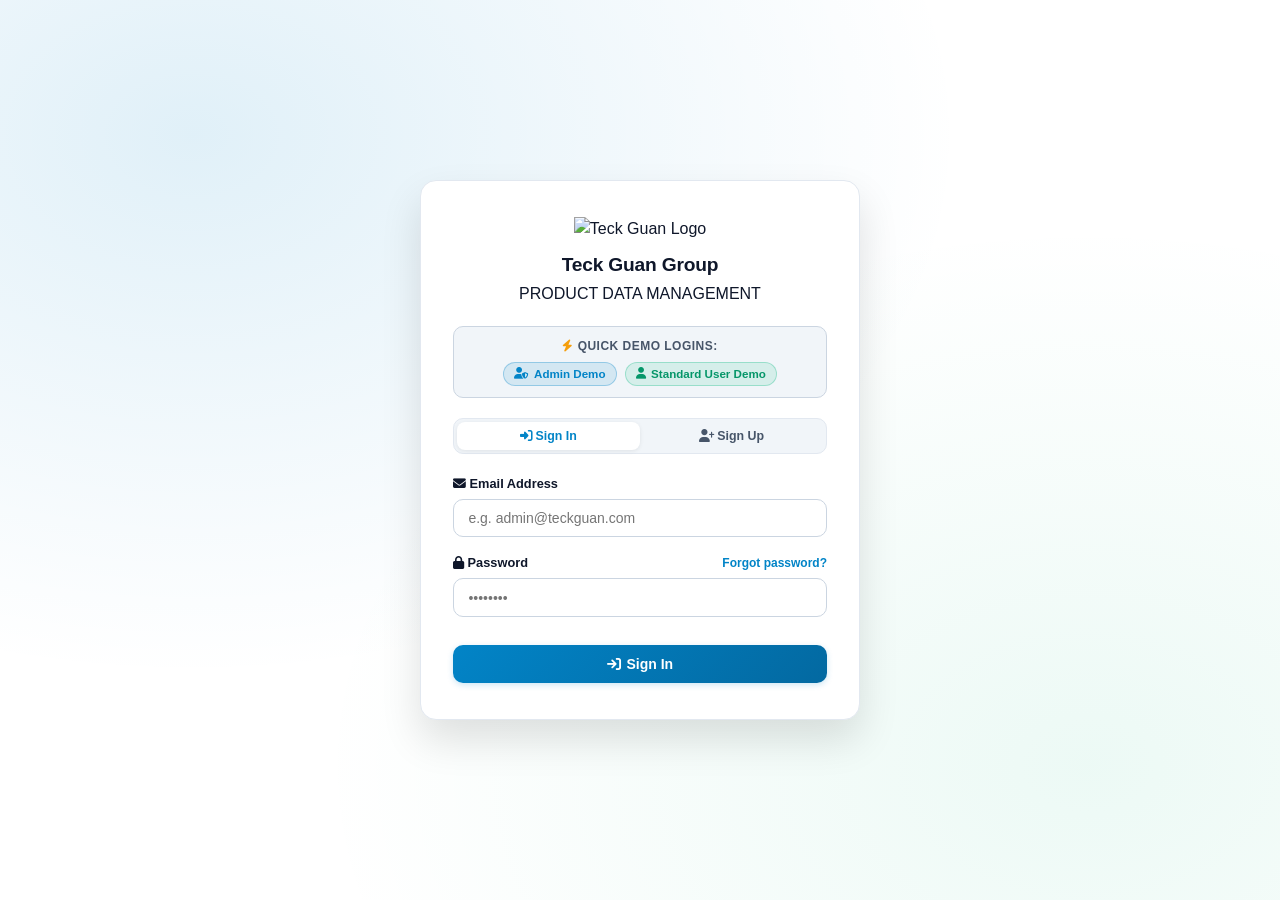
==== login.html @ 1e1dff32 "feat: Add authentication, WebCrypto password hashing, user management sorting/batch actions, pending" ====
<!DOCTYPE html>
<html lang="en" data-theme="light">
<head>
  <meta charset="UTF-8">
  <meta name="viewport" content="width=device-width, initial-scale=1.0">
  <title>Sign In - Teck Guan Product Data Management</title>
  <meta name="description" content="User Authentication Portal for Teck Guan Group Product Data Management System.">
  <!-- Favicon Logo -->
  <link rel="icon" type="image/png" href="https://static.wixstatic.com/media/269cd3_a4120a71a27b4c208ef8878930144eb9~mv2.png/v1/fit/w_2500,h_1330,al_c/269cd3_a4120a71a27b4c208ef8878930144eb9~mv2.png">
  <link rel="shortcut icon" href="https://static.wixstatic.com/media/269cd3_a4120a71a27b4c208ef8878930144eb9~mv2.png/v1/fit/w_2500,h_1330,al_c/269cd3_a4120a71a27b4c208ef8878930144eb9~mv2.png">
  <link rel="stylesheet" href="styles.css?v=1.7.0">
  <!-- FontAwesome Icons -->
  <link rel="stylesheet" href="https://cdnjs.cloudflare.com/ajax/libs/font-awesome/6.4.0/css/all.min.css">
  <script src="login.js?v=1.8.0" defer></script>
</head>
<body class="login-page-body">

  <div class="login-portal-container">
    <div class="login-portal-card">
      
      <!-- Brand Header -->
      <div class="auth-brand-header">
        <img src="https://static.wixstatic.com/media/269cd3_a4120a71a27b4c208ef8878930144eb9~mv2.png/v1/fit/w_2500,h_1330,al_c/269cd3_a4120a71a27b4c208ef8878930144eb9~mv2.png" 
             alt="Teck Guan Logo" class="auth-logo">
        <h2>Teck Guan Group</h2>
        <p>PRODUCT DATA MANAGEMENT</p>
      </div>

      <!-- Quick Demo Login Bar -->
      <div style="background: var(--info-box-bg); border: 1px solid var(--info-box-border); border-radius: var(--radius-md); padding: 0.65rem 0.85rem; margin-bottom: 1.25rem; text-align: center;">
        <div style="font-size: 0.75rem; font-weight: 700; color: var(--text-muted); margin-bottom: 0.4rem; text-transform: uppercase; letter-spacing: 0.04em;">
          <i class="fa-solid fa-bolt" style="color: #f59e0b;"></i> Quick Demo Logins:
        </div>
        <div style="display: flex; gap: 0.5rem; justify-content: center;">
          <button type="button" id="btnQuickLoginAdmin" class="btn-demo-pill admin" title="Auto-fill & Sign in as Admin">
            <i class="fa-solid fa-user-shield"></i> Admin Demo
          </button>
          <button type="button" id="btnQuickLoginUser" class="btn-demo-pill user" title="Auto-fill & Sign in as User">
            <i class="fa-solid fa-user"></i> Standard User Demo
          </button>
        </div>
      </div>

      <!-- Auth Error Alert Box -->
      <div id="authAlertError" class="auth-alert-error" style="display: none;"></div>

      <!-- Auth Navigation Tabs (Sign In / Sign Up) -->
      <div class="auth-tab-headers">
        <button type="button" id="btnAuthTabSignIn" class="auth-tab-btn active">
          <i class="fa-solid fa-right-to-bracket"></i> Sign In
        </button>
        <button type="button" id="btnAuthTabSignUp" class="auth-tab-btn">
          <i class="fa-solid fa-user-plus"></i> Sign Up
        </button>
      </div>

      <!-- View 1: Sign In Form -->
      <div id="authViewSignIn" class="auth-view-content active">
        <form id="formSignIn">
          <div class="form-group" style="margin-bottom: 1rem;">
            <label class="auth-input-label"><i class="fa-solid fa-envelope"></i> Email Address</label>
            <input type="email" id="signInEmail" class="custom-input" placeholder="e.g. admin@teckguan.com" required>
          </div>

          <div class="form-group" style="margin-bottom: 1.25rem;">
            <div style="display: flex; justify-content: space-between; align-items: center; margin-bottom: 0.35rem;">
              <label class="auth-input-label" style="margin-bottom: 0;"><i class="fa-solid fa-lock"></i> Password</label>
              <button type="button" id="btnSignInForgotPass" class="auth-text-link">Forgot password?</button>
            </div>
            <input type="password" id="signInPassword" class="custom-input" placeholder="••••••••" required>
          </div>

          <button type="submit" class="btn-primary auth-submit-btn">
            <i class="fa-solid fa-arrow-right-to-bracket"></i> Sign In
          </button>
        </form>
      </div>

      <!-- View 2: Sign Up Form -->
      <div id="authViewSignUp" class="auth-view-content">
        <form id="formSignUp">
          <div class="form-group" style="margin-bottom: 0.85rem;">
            <label class="auth-input-label"><i class="fa-solid fa-user"></i> Full Name</label>
            <input type="text" id="signUpName" class="custom-input" placeholder="e.g. John Tan" required>
          </div>

          <div class="form-group" style="margin-bottom: 0.85rem;">
            <label class="auth-input-label"><i class="fa-solid fa-envelope"></i> Email Address</label>
            <input type="email" id="signUpEmail" class="custom-input" placeholder="e.g. john@teckguan.com" required>
          </div>

          <div class="form-group" style="margin-bottom: 1.25rem;">
            <label class="auth-input-label"><i class="fa-solid fa-lock"></i> Password</label>
            <input type="password" id="signUpPassword" class="custom-input" placeholder="At least 6 characters..." required>
          </div>

          <button type="submit" class="btn-primary auth-submit-btn">
            <i class="fa-solid fa-user-plus"></i> Sign Up Now
          </button>
        </form>
      </div>

    </div>
  </div>

  <!-- PENDING ADMIN APPROVAL POP-UP MODAL OVERLAY -->
  <div id="pendingApprovalModal" class="modal-overlay">
    <div class="modal-card" style="max-width: 440px; text-align: center; padding: 2rem 1.5rem;">
      
      <!-- Icon Circle -->
      <div style="width: 64px; height: 64px; border-radius: 50%; background: rgba(245, 158, 11, 0.12); color: #d97706; display: flex; align-items: center; justify-content: center; font-size: 1.8rem; margin: 0 auto 1.25rem auto; border: 1px solid rgba(245, 158, 11, 0.35);">
        <i class="fa-solid fa-clock-rotate-left"></i>
      </div>
      
      <h3 style="font-size: 1.25rem; font-weight: 700; color: var(--text-main); margin-bottom: 0.5rem;">
        Registration Successful!
      </h3>
      
      <div style="margin-bottom: 1.25rem;">
        <span style="display: inline-flex; align-items: center; gap: 0.4rem; font-size: 0.775rem; font-weight: 700; background: rgba(245, 158, 11, 0.15); color: #b45309; padding: 0.25rem 0.75rem; border-radius: 999px; border: 1px solid rgba(245, 158, 11, 0.35);">
          <i class="fa-solid fa-triangle-exclamation"></i> Pending Admin Approval
        </span>
      </div>

      <p style="font-size: 0.85rem; color: var(--text-muted); line-height: 1.55; margin-bottom: 1.5rem; text-align: center;">
        Thank you, <strong id="pendingUserNameText" style="color: var(--text-main);">User</strong>! Your account has been registered.<br><br>For security purposes, your account requires <strong>Administrator approval</strong> before you can sign in to access the application.
      </p>

      <button type="button" id="btnBackToSignInFromPendingModal" class="btn-primary" style="width: 100%; height: 42px; font-size: 0.875rem; justify-content: center; display: inline-flex; align-items: center; gap: 0.5rem;">
        <i class="fa-solid fa-arrow-left"></i> Back to Sign In
      </button>

    </div>
  </div>

  <!-- MODAL 1: REQUEST FORGOT PASSWORD EMAIL -->
  <div id="forgotPasswordModal" class="modal-overlay">
    <div class="modal-card" style="max-width: 440px;">
      <div class="modal-header">
        <h3 class="modal-title" style="display: flex; align-items: center; gap: 0.5rem;">
          <i class="fa-solid fa-key" style="color: var(--primary);"></i> Reset Account Password
        </h3>
        <button type="button" class="modal-close-btn" id="forgotPasswordModalCloseBtn">&times;</button>
      </div>

      <form id="forgotPasswordFormModal" class="modal-body" style="padding-top: 1.25rem;">
        <p style="font-size: 0.825rem; color: var(--text-muted); margin-bottom: 1.25rem; line-height: 1.5;">
          Enter your registered email address below. We will send a secure password reset link to your inbox.
        </p>

        <div class="form-group" style="margin-bottom: 1.5rem;">
          <label style="font-size: 0.825rem; font-weight: 600; color: var(--text-main); display: block; margin-bottom: 0.35rem;">
            Registered Email Address <span style="color: var(--danger);">*</span>
          </label>
          <input type="email" id="forgotModalInputEmail" class="custom-input" placeholder="e.g. user@teckguan.com" required>
        </div>

        <div style="display: flex; justify-content: flex-end; gap: 0.75rem;">
          <button type="button" id="forgotPasswordCancelBtn" class="btn-secondary">Cancel</button>
          <button type="submit" class="btn-primary">
            <i class="fa-solid fa-paper-plane"></i> Send Reset Link
          </button>
        </div>
      </form>
    </div>
  </div>

  <!-- MODAL 2: RESET LINK DISPATCHED CONFIRMATION & SIMULATION -->
  <div id="passwordResetSentModal" class="modal-overlay">
    <div class="modal-card" style="max-width: 460px; text-align: center; padding: 2rem 1.5rem;">
      <div style="width: 64px; height: 64px; border-radius: 50%; background: rgba(16, 185, 129, 0.12); color: #059669; display: flex; align-items: center; justify-content: center; font-size: 1.8rem; margin: 0 auto 1.25rem auto; border: 1px solid rgba(16, 185, 129, 0.35);">
        <i class="fa-solid fa-paper-plane"></i>
      </div>

      <h3 style="font-size: 1.25rem; font-weight: 700; color: var(--text-main); margin-bottom: 0.5rem;">
        Password Reset Link Sent!
      </h3>

      <p style="font-size: 0.85rem; color: var(--text-muted); line-height: 1.55; margin-bottom: 1.25rem;">
        A password reset link has been dispatched to: <strong id="sentEmailAddressText" style="color: var(--text-main);">user@teckguan.com</strong>
      </p>

      <!-- Simulated Email Inbox Notification Card -->
      <div style="background: var(--info-box-bg); border: 1px solid var(--info-box-border); border-radius: var(--radius-md); padding: 1rem; margin-bottom: 1.5rem; text-align: left;">
        <div style="font-size: 0.775rem; font-weight: 700; color: var(--primary); margin-bottom: 0.4rem; display: flex; align-items: center; gap: 0.4rem;">
          <i class="fa-solid fa-envelope"></i> Simulated Email Dispatch Preview
        </div>
        <p style="font-size: 0.775rem; color: var(--text-muted); margin-bottom: 0.75rem; line-height: 1.45;">
          Click the button below to simulate clicking the password reset link sent to your inbox:
        </p>
        <a id="btnClickSimulatedEmailLink" href="#" class="btn-primary" style="width: 100%; height: 38px; font-size: 0.825rem; justify-content: center; display: inline-flex; text-decoration: none;">
          <i class="fa-solid fa-arrow-up-right-from-square"></i> Open Password Reset Link
        </a>
      </div>

      <button type="button" id="btnCloseSentModal" class="btn-secondary" style="width: 100%;">
        Close
      </button>
    </div>
  </div>

  <!-- MODAL 3: ENTER NEW PASSWORD & CONFIRM -->
  <div id="resetPasswordModal" class="modal-overlay">
    <div class="modal-card" style="max-width: 440px;">
      <div class="modal-header">
        <h3 class="modal-title" style="display: flex; align-items: center; gap: 0.5rem;">
          <i class="fa-solid fa-lock-open" style="color: var(--primary);"></i> Create New Password
        </h3>
        <button type="button" class="modal-close-btn" id="resetPasswordModalCloseBtn">&times;</button>
      </div>

      <form id="resetPasswordFormModal" class="modal-body" style="padding-top: 1.25rem;">
        <p style="font-size: 0.825rem; color: var(--text-muted); margin-bottom: 1.25rem; line-height: 1.5;">
          Resetting password for: <strong id="resetTargetEmailText" style="color: var(--text-main);">user@teckguan.com</strong>
        </p>

        <div class="form-group" style="margin-bottom: 1rem;">
          <label style="font-size: 0.825rem; font-weight: 600; color: var(--text-main); display: block; margin-bottom: 0.35rem;">
            New Password <span style="color: var(--danger);">*</span>
          </label>
          <input type="password" id="resetNewPassword" class="custom-input" placeholder="At least 6 characters..." required>
        </div>

        <div class="form-group" style="margin-bottom: 1.5rem;">
          <label style="font-size: 0.825rem; font-weight: 600; color: var(--text-main); display: block; margin-bottom: 0.35rem;">
            Confirm New Password <span style="color: var(--danger);">*</span>
          </label>
          <input type="password" id="resetConfirmPassword" class="custom-input" placeholder="Re-type new password..." required>
        </div>

        <div style="display: flex; justify-content: flex-end; gap: 0.75rem;">
          <button type="button" id="resetPasswordCancelBtn" class="btn-secondary">Cancel</button>
          <button type="submit" class="btn-primary">
            <i class="fa-solid fa-floppy-disk"></i> Save New Password
          </button>
        </div>
      </form>
    </div>
  </div>

</body>
</html>
---- styles.css ----
/* Product Data Refinement - Teck Guan Group Permanent Light Theme */

:root {
  --bg-main: #f8fafc;
  --bg-card: #ffffff;
  --bg-card-border: #e2e8f0;
  --text-main: #0f172a;
  --text-muted: #475569;
  --text-dim: #94a3b8;
  
  --primary: #0284c7;
  --primary-hover: #0369a1;
  --primary-glow: rgba(2, 132, 199, 0.15);
  
  --success: #059669;
  --danger: #dc2626;
  --warning: #d97706;
  
  --header-bg: rgba(255, 255, 255, 0.85);
  --info-box-bg: #f1f5f9;
  --info-box-border: #cbd5e1;
  --terminal-bg: #0f172a;
  --terminal-text: #e2e8f0;
  --modal-header-bg: #f8fafc;
  
  --accent-gradient: linear-gradient(135deg, #0284c7 0%, #0369a1 100%);
  --font-sans: 'Inter', -apple-system, BlinkMacSystemFont, "Segoe UI", Roboto, sans-serif;
  --font-mono: "Consolas", "Courier New", monospace;
  --radius-lg: 16px;
  --radius-md: 10px;
}

* {
  box-sizing: border-box;
  margin: 0;
  padding: 0;
}

body {
  font-family: var(--font-sans);
  background-color: var(--bg-main);
  color: var(--text-main);
  line-height: 1.5;
  min-height: 100vh;
}

/* App Layout & Vertical Left Sidebar */
.app-layout {
  display: flex;
  min-height: 100vh;
  width: 100%;
}

.app-sidebar {
  width: 270px;
  min-width: 270px;
  background: var(--bg-card);
  border-right: 1px solid var(--bg-card-border);
  display: flex;
  flex-direction: column;
  justify-content: space-between;
  padding: 1.5rem 1.25rem;
  position: sticky;
  top: 0;
  height: 100vh;
  z-index: 100;
  box-shadow: 2px 0 12px rgba(0, 0, 0, 0.03);
}

.sidebar-top {
  display: flex;
  flex-direction: column;
  gap: 1.75rem;
}

.brand-container {
  display: flex;
  align-items: center;
  gap: 0.85rem;
  padding-bottom: 1.25rem;
  border-bottom: 1px solid var(--bg-card-border);
}

.company-logo {
  height: 38px;
  width: auto;
  object-fit: contain;
}

.app-title-group h1 {
  font-size: 1rem;
  font-weight: 700;
  color: var(--text-main);
  letter-spacing: -0.01em;
  margin-bottom: 0;
}

.app-title-group span {
  font-size: 0.65rem;
  font-weight: 600;
  color: var(--text-muted);
  letter-spacing: 0.08em;
  display: block;
}

.nav-tabs {
  display: flex;
  flex-direction: column;
  gap: 0.5rem;
  background: transparent;
  padding: 0;
  border: none;
}

.nav-tab {
  background: transparent;
  border: 1px solid transparent;
  padding: 0.75rem 1rem;
  font-size: 0.9rem;
  font-weight: 600;
  color: var(--text-muted);
  border-radius: var(--radius-md);
  cursor: pointer;
  display: flex;
  align-items: center;
  gap: 0.75rem;
  transition: all 0.2s ease;
  width: 100%;
}

.nav-tab.active {
  background: var(--primary-glow);
  color: var(--primary);
  border-color: rgba(2, 132, 199, 0.25);
  box-shadow: 0 2px 6px rgba(2, 132, 199, 0.08);
}

.nav-tab:hover:not(.active) {
  background: rgba(15, 23, 42, 0.04);
  color: var(--text-main);
}

.tab-notification-badge {
  background: linear-gradient(135deg, #ef4444 0%, #dc2626 100%);
  color: #ffffff;
  font-size: 0.7rem;
  font-weight: 700;
  padding: 0.15rem 0.45rem;
  border-radius: 999px;
  margin-left: auto;
  box-shadow: 0 2px 6px rgba(239, 68, 68, 0.4);
  animation: pulseBadge 2s infinite;
  line-height: 1;
}

@keyframes pulseBadge {
  0% { transform: scale(1); box-shadow: 0 0 0 0 rgba(239, 68, 68, 0.5); }
  70% { transform: scale(1.05); box-shadow: 0 0 0 6px rgba(239, 68, 68, 0); }
  100% { transform: scale(1); box-shadow: 0 0 0 0 rgba(239, 68, 68, 0); }
}

.sidebar-bottom {
  padding-top: 1rem;
  border-top: 1px solid var(--bg-card-border);
}

.supabase-status-badge {
  font-size: 0.775rem;
  padding: 0.5rem 0.85rem;
  border-radius: 20px;
  display: flex;
  align-items: center;
  gap: 0.45rem;
  font-weight: 500;
  border: 1px solid transparent;
  width: 100%;
  justify-content: center;
}

.supabase-status-badge.connected {
  background: rgba(16, 185, 129, 0.1);
  color: #059669;
  border-color: rgba(16, 185, 129, 0.25);
}

.supabase-status-badge.connecting {
  background: rgba(245, 158, 11, 0.1);
  color: #d97706;
  border-color: rgba(245, 158, 11, 0.25);
}

.tab-view {
  display: none;
}

.tab-view.active {
  display: block;
}

/* Master Product Header Grid */
.master-header-grid {
  display: grid;
  grid-template-columns: 1.3fr 1fr;
  gap: 1.5rem;
}

@media (max-width: 900px) {
  .master-header-grid {
    grid-template-columns: 1fr;
  }
}

.custom-input {
  width: 100%;
  padding: 0.65rem 0.9rem;
  border-radius: var(--radius-md);
  border: 1px solid var(--info-box-border);
  background: var(--bg-card);
  color: var(--text-main);
  font-size: 0.875rem;
  font-family: var(--font-sans);
  outline: none;
  transition: border-color 0.2s ease, box-shadow 0.2s ease;
}

.custom-input:focus {
  border-color: var(--primary);
  box-shadow: 0 0 0 3px var(--primary-glow);
}

.master-table-controls {
  display: flex;
  align-items: center;
  justify-content: space-between;
  gap: 1rem;
  flex-wrap: wrap;
}

.pagination-bar {
  display: flex;
  align-items: center;
  justify-content: space-between;
  margin-top: 1rem;
  padding-top: 0.85rem;
  border-top: 1px solid var(--bg-card-border);
}

.btn-icon-danger {
  background: rgba(239, 68, 68, 0.1);
  color: #ef4444;
  border: 1px solid rgba(239, 68, 68, 0.25);
  border-radius: 6px;
  padding: 0.3rem 0.6rem;
  font-size: 0.75rem;
  cursor: pointer;
  transition: all 0.2s ease;
}

.btn-icon-danger:hover {
  background: #ef4444;
  color: #ffffff;
}

/* Main Container */
.main-container {
  flex: 1;
  width: 100%;
  max-width: 1600px;
  margin: 0 auto;
  padding: 1.75rem 2rem;
}

/* Glass Card */
.glass-card {
  background: var(--bg-card);
  border: 1px solid var(--bg-card-border);
  border-radius: var(--radius-lg);
  padding: 1.5rem;
  margin-bottom: 1.5rem;
  box-shadow: 0 4px 12px rgba(0, 0, 0, 0.03);
}

.card-title {
  font-size: 1rem;
  font-weight: 700;
  margin-bottom: 1rem;
  display: flex;
  align-items: center;
  gap: 0.5rem;
  color: var(--text-main);
}

.card-title i {
  color: var(--primary);
}

/* Info Grid */
.info-grid {
  display: grid;
  grid-template-columns: repeat(auto-fit, minmax(300px, 1fr));
  gap: 1.25rem;
}

.info-box {
  background: var(--info-box-bg);
  border: 1px solid var(--info-box-border);
  border-radius: var(--radius-md);
  padding: 1.1rem;
}

.info-box h3 {
  font-size: 0.875rem;
  font-weight: 700;
  margin-bottom: 0.65rem;
  display: flex;
  align-items: center;
  gap: 0.4rem;
  color: var(--text-main);
}

.info-box h3 i {
  color: var(--primary);
}

.info-box ul {
  list-style: none;
  font-size: 0.825rem;
  color: var(--text-muted);
}

.info-box li {
  margin-bottom: 0.5rem;
}

.code-inline {
  font-family: var(--font-mono);
  background: rgba(2, 132, 199, 0.08);
  color: var(--primary);
  padding: 0.1rem 0.4rem;
  border-radius: 4px;
  font-size: 0.775rem;
}

/* Big Circular Start Process Button */
.btn-circle-process {
  width: 140px;
  height: 140px;
  border-radius: 50%;
  background: linear-gradient(135deg, #10b981 0%, #047857 100%);
  color: #ffffff;
  border: none;
  display: inline-flex;
  flex-direction: column;
  align-items: center;
  justify-content: center;
  gap: 6px;
  cursor: pointer;
  box-shadow: 0 10px 25px -5px rgba(16, 185, 129, 0.45), 0 0 0 6px rgba(16, 185, 129, 0.15);
  transition: all 0.3s cubic-bezier(0.4, 0, 0.2, 1);
  user-select: none;
  outline: none;
}

.btn-circle-process:hover:not(:disabled) {
  transform: translateY(-3px) scale(1.05);
  box-shadow: 0 15px 30px -5px rgba(16, 185, 129, 0.6), 0 0 0 8px rgba(16, 185, 129, 0.25);
  background: linear-gradient(135deg, #059669 0%, #10b981 100%);
}

.btn-circle-process:active:not(:disabled) {
  transform: translateY(1px) scale(0.98);
  box-shadow: 0 5px 15px -3px rgba(16, 185, 129, 0.4);
}

.btn-circle-process:disabled {
  opacity: 0.4;
  cursor: not-allowed;
  transform: none;
  box-shadow: none;
  filter: grayscale(40%);
}

.btn-circle-process i {
  font-size: 1.75rem;
  transition: transform 0.4s ease;
}

.btn-circle-process:hover:not(:disabled) i {
  transform: rotate(90deg);
}

.btn-circle-process span {
  font-size: 0.85rem;
  font-weight: 800;
  letter-spacing: 1px;
  text-transform: uppercase;
  text-align: center;
  line-height: 1.25;
}

/* Dual Upload Grid */
.dual-upload-grid {
  display: grid;
  grid-template-columns: 1fr 1fr;
  gap: 1.5rem;

  @media (max-width: 768px) {
    grid-template-columns: 1fr;
  }
}

.upload-card {
  border: 2px dashed var(--info-box-border);
  border-radius: var(--radius-md);
  padding: 1.75rem 1.25rem;
  text-align: center;
  background: var(--info-box-bg);
  transition: all 0.25s ease;
  cursor: pointer;
}

.upload-card:hover, .upload-card.dragover {
  border-color: var(--primary);
  background: rgba(2, 132, 199, 0.03);
}

.upload-card.loaded {
  border-color: var(--success);
  background: rgba(5, 150, 105, 0.03);
}

.upload-icon {
  font-size: 2.25rem;
  color: var(--primary);
  margin-bottom: 0.65rem;
}

.upload-sub {
  font-size: 0.825rem;
  color: var(--text-muted);
}

.format-preview-pill {
  margin-top: 0.65rem;
  margin-bottom: 0.5rem;
  background: rgba(2, 132, 199, 0.08);
  border: 1px solid rgba(2, 132, 199, 0.2);
  border-radius: var(--radius-md);
  padding: 0.4rem 0.85rem;
  font-size: 0.775rem;
  color: var(--text-muted);
  display: inline-flex;
  align-items: center;
  gap: 0.5rem;
}

.format-preview-pill.success {
  background: rgba(5, 150, 105, 0.08);
  border-color: rgba(5, 150, 105, 0.2);
}

.format-preview-pill i {
  color: var(--primary);
  font-size: 0.85rem;
}

.format-preview-pill.success i {
  color: var(--success);
}

.btn-primary {
  background: var(--accent-gradient);
  color: #ffffff;
  border: none;
  border-radius: var(--radius-md);
  padding: 0.25rem 0.75rem;
  font-size: 0.775rem;
  font-weight: 600;
  cursor: pointer;
  display: inline-flex;
  align-items: center;
  justify-content: center;
  gap: 0.35rem;
  height: 29px;
  box-sizing: border-box;
  line-height: 1;
  transition: all 0.2s ease;
  box-shadow: 0 2px 6px rgba(2, 132, 199, 0.2);
}

.btn-primary:hover:not(:disabled) {
  opacity: 0.92;
  transform: translateY(-1px);
}

.btn-primary:disabled {
  opacity: 0.5;
  cursor: not-allowed;
  box-shadow: none;
}

.btn-secondary {
  background: var(--info-box-bg);
  color: var(--text-main);
  border: 1px solid var(--info-box-border);
  border-radius: var(--radius-md);
  padding: 0.25rem 0.75rem;
  font-size: 0.775rem;
  font-weight: 600;
  cursor: pointer;
  display: inline-flex;
  align-items: center;
  justify-content: center;
  gap: 0.35rem;
  height: 29px;
  box-sizing: border-box;
  line-height: 1;
  transition: all 0.2s ease;
}

.btn-secondary:hover:not(:disabled) {
  background: #e2e8f0;
}

.btn-action-primary {
  background: var(--accent-gradient);
  color: #ffffff;
  border: none;
  border-radius: var(--radius-md);
  padding: 0.25rem 0.75rem;
  font-size: 0.775rem;
  font-weight: 600;
  cursor: pointer;
  display: inline-flex;
  align-items: center;
  justify-content: center;
  gap: 0.35rem;
  height: 29px;
  box-sizing: border-box;
  line-height: 1;
  transition: all 0.2s ease;
  box-shadow: 0 2px 6px rgba(2, 132, 199, 0.2);
}

.btn-action-primary:hover:not(:disabled) {
  opacity: 0.92;
  transform: translateY(-1px);
}

.btn-action-secondary {
  background: var(--info-box-bg);
  color: var(--text-main);
  border: 1px solid var(--info-box-border);
  border-radius: var(--radius-md);
  padding: 0.25rem 0.75rem;
  font-size: 0.775rem;
  font-weight: 600;
  cursor: pointer;
  display: inline-flex;
  align-items: center;
  justify-content: center;
  gap: 0.35rem;
  height: 29px;
  box-sizing: border-box;
  line-height: 1;
  transition: all 0.2s ease;
}

.btn-action-secondary:hover:not(:disabled) {
  background: #e2e8f0;
}

.btn-action-success {
  background: linear-gradient(135deg, #10b981 0%, #059669 100%);
  color: #ffffff;
  border: none;
  border-radius: var(--radius-md);
  padding: 0.25rem 0.75rem;
  font-size: 0.775rem;
  font-weight: 600;
  cursor: pointer;
  display: inline-flex;
  align-items: center;
  justify-content: center;
  gap: 0.35rem;
  height: 29px;
  box-sizing: border-box;
  line-height: 1;
  transition: all 0.2s ease;
  box-shadow: 0 2px 6px rgba(16, 185, 129, 0.25);
}

.btn-action-success:hover:not(:disabled) {
  background: linear-gradient(135deg, #059669 0%, #047857 100%);
  color: #ffffff;
  opacity: 0.95;
  transform: translateY(-1px);
}

.btn-action-warning {
  background: rgba(245, 158, 11, 0.1);
  color: #d97706;
  border: 1px solid rgba(245, 158, 11, 0.3);
  border-radius: var(--radius-md);
  padding: 0.25rem 0.75rem;
  font-size: 0.775rem;
  font-weight: 600;
  cursor: pointer;
  display: inline-flex;
  align-items: center;
  justify-content: center;
  gap: 0.35rem;
  height: 29px;
  box-sizing: border-box;
  line-height: 1;
  transition: all 0.2s ease;
}

.btn-action-warning:hover:not(:disabled) {
  background: rgba(245, 158, 11, 0.18);
  border-color: rgba(245, 158, 11, 0.45);
  color: #b45309;
  transform: translateY(-1px);
}

.btn-action-purple {
  background: rgba(147, 51, 234, 0.08);
  color: #7e22ce;
  border: 1px solid rgba(147, 51, 234, 0.28);
  border-radius: var(--radius-md);
  padding: 0.25rem 0.75rem;
  font-size: 0.775rem;
  font-weight: 600;
  cursor: pointer;
  display: inline-flex;
  align-items: center;
  justify-content: center;
  gap: 0.35rem;
  height: 29px;
  box-sizing: border-box;
  line-height: 1;
  transition: all 0.2s ease;
}

.btn-action-purple:hover:not(:disabled) {
  background: rgba(147, 51, 234, 0.16);
  border-color: rgba(147, 51, 234, 0.45);
  color: #581c87;
  transform: translateY(-1px);
}

.btn-action-orange {
  background: linear-gradient(135deg, #f97316 0%, #ea580c 100%) !important;
  color: #ffffff !important;
  border: none !important;
  border-radius: var(--radius-md);
  padding: 0.35rem 0.85rem;
  font-size: 0.8rem;
  font-weight: 600;
  cursor: pointer;
  display: inline-flex;
  align-items: center;
  justify-content: center;
  gap: 0.4rem;
  height: 30px;
  box-sizing: border-box;
  line-height: 1;
  transition: all 0.2s ease;
  box-shadow: 0 2px 6px rgba(249, 115, 22, 0.35);
}

.btn-action-orange:hover:not(:disabled) {
  background: linear-gradient(135deg, #ea580c 0%, #c2410c 100%) !important;
  color: #ffffff !important;
  box-shadow: 0 4px 10px rgba(249, 115, 22, 0.45);
  transform: translateY(-1px);
}

.btn-action-orange i {
  color: #ffffff !important;
}

/* Export Dropdown Styling */
.export-dropdown-menu {
  display: none;
  position: absolute;
  right: 0;
  top: calc(100% + 6px);
  z-index: 1000;
  min-width: 250px;
  background: var(--bg-card);
  border: 1px solid var(--info-box-border);
  border-radius: var(--radius-md);
  box-shadow: 0 10px 25px rgba(0, 0, 0, 0.15);
  padding: 0.4rem;
  opacity: 0;
  transform: translateY(-8px);
  transition: all 0.2s ease;
  pointer-events: none;
}

.export-dropdown-menu.active {
  display: block;
  opacity: 1;
  transform: translateY(0);
  pointer-events: auto;
}

.export-dropdown-item {
  display: flex;
  align-items: center;
  gap: 0.65rem;
  padding: 0.6rem 0.85rem;
  color: var(--text-main);
  border-radius: var(--radius-sm);
  cursor: pointer;
  transition: background 0.15s ease;
  user-select: none;
}

.export-dropdown-item:hover {
  background: var(--bg-card-border, rgba(147, 51, 234, 0.08));
}

.export-item-title {
  font-size: 0.825rem;
  font-weight: 600;
  color: var(--text-main);
}

.export-item-sub {
  font-size: 0.725rem;
  color: var(--text-dim);
  margin-top: 1px;
}

.dropdown-divider {
  height: 1px;
  background: var(--info-box-border);
  margin: 0.3rem 0;
}

/* Table Header Checkbox Selection Dropdown */
.header-select-dropdown {
  display: none;
  position: absolute;
  left: 0;
  top: calc(100% + 4px);
  z-index: 1100;
  min-width: 210px;
  background: var(--bg-card);
  border: 1px solid var(--info-box-border);
  border-radius: var(--radius-md);
  box-shadow: 0 8px 22px rgba(0, 0, 0, 0.18);
  padding: 0.35rem 0.4rem;
  text-align: left;
  opacity: 0;
  transform: translateY(-6px);
  transition: all 0.18s ease;
  pointer-events: none;
}

.header-select-dropdown.active {
  display: block;
  opacity: 1;
  transform: translateY(0);
  pointer-events: auto;
}

.header-select-option {
  display: flex;
  align-items: center;
  gap: 0.55rem;
  padding: 0.5rem 0.75rem;
  font-size: 0.8rem;
  font-weight: 500;
  color: var(--text-main);
  border-radius: var(--radius-sm);
  cursor: pointer;
  transition: background 0.15s ease;
  user-select: none;
}

.header-select-option:hover {
  background: var(--bg-card-border, rgba(147, 51, 234, 0.08));
}

/* Dynamic Accordion Grid Layout for Product Settings */
.settings-accordion-grid {
  display: grid;
  grid-template-columns: repeat(auto-fit, minmax(375px, 1fr));
  gap: 1.25rem;
  align-items: start;
  width: 100%;
}

.settings-accordion-card {
  background: var(--bg-card);
  border: 1px solid var(--info-box-border);
  border-radius: var(--radius-lg);
  overflow: hidden;
  box-shadow: 0 4px 15px rgba(0, 0, 0, 0.04);
  transition: border-color 0.2s ease, box-shadow 0.2s ease;
}

.settings-accordion-card:hover {
  border-color: var(--primary-glow);
}

.accordion-header {
  padding: 0.85rem 1.15rem;
  background: var(--bg-card);
  display: flex;
  align-items: center;
  justify-content: space-between;
  cursor: pointer;
  user-select: none;
  border-bottom: 1px solid transparent;
  transition: background 0.2s ease, border-color 0.2s ease;
}

.settings-accordion-card.active .accordion-header {
  border-bottom-color: var(--info-box-border);
  background: var(--bg-hover, rgba(16, 185, 129, 0.03));
}

.accordion-title {
  display: flex;
  align-items: center;
  gap: 0.6rem;
  font-size: 0.9rem;
  font-weight: 600;
  color: var(--text-main);
}

.accordion-badge {
  font-size: 0.725rem;
  font-weight: 700;
  padding: 0.15rem 0.55rem;
  background: var(--info-box-bg);
  border: 1px solid var(--info-box-border);
  border-radius: 12px;
  color: var(--text-dim);
}

.accordion-chevron {
  font-size: 0.8rem;
  color: var(--text-dim);
  transition: transform 0.25s ease;
}

.settings-accordion-card.active .accordion-chevron {
  transform: rotate(180deg);
}

.accordion-body {
  display: none;
  padding: 1rem 1.15rem;
}

.settings-accordion-card.active .accordion-body {
  display: block;
}

.settings-add-form-inline {
  display: flex;
  gap: 0.5rem;
  margin-bottom: 0.85rem;
}

.settings-add-form-inline .custom-input {
  flex: 1;
  font-size: 0.8rem;
  padding: 0.35rem 0.75rem;
}

.btn-sm {
  padding: 0.35rem 0.75rem !important;
  font-size: 0.775rem !important;
  height: 31px !important;
}

.accordion-table-wrapper {
  max-height: 240px;
  overflow-y: auto;
  border: 1px solid var(--info-box-border);
  border-radius: var(--radius-md);
}

.accordion-table th,
.accordion-table td {
  padding: 0.45rem 0.75rem !important;
  font-size: 0.8rem !important;
}

.action-btn-sm {
  background: transparent;
  border: none;
  color: var(--text-dim);
  cursor: pointer;
  padding: 0.2rem 0.35rem;
  font-size: 0.8rem;
  border-radius: 4px;
  transition: color 0.15s ease, background 0.15s ease;
}

.action-btn-sm:hover {
  color: var(--primary);
  background: rgba(16, 185, 129, 0.1);
}

.action-btn-sm.danger:hover {
  color: var(--danger);
  background: rgba(239, 68, 68, 0.1);
}

.accordion-action-bar {
  display: flex;
  align-items: center;
  justify-content: flex-end;
  gap: 0.6rem;
  margin-top: 0.75rem;
  padding: 0.25rem 0;
  background: transparent;
  border: none;
  animation: fadeIn 0.2s ease;
}

.settings-edit-form-inline {
  background: var(--info-box-bg);
  border: 1px solid var(--info-box-border);
  border-radius: var(--radius-md);
  padding: 0.75rem;
  margin-bottom: 0.85rem;
  display: flex;
  flex-direction: column;
  gap: 0.5rem;
  animation: fadeIn 0.2s ease;
}

.edit-form-header {
  display: flex;
  align-items: center;
  gap: 0.4rem;
  font-size: 0.8rem;
  font-weight: 600;
  color: var(--text-main);
}

.btn-icon-danger {
  background: rgba(239, 68, 68, 0.08);
  color: var(--danger);
  border: 1px solid rgba(239, 68, 68, 0.3);
  border-radius: var(--radius-md);
  padding: 0.25rem 0.75rem;
  font-size: 0.775rem;
  font-weight: 600;
  cursor: pointer;
  display: inline-flex;
  align-items: center;
  justify-content: center;
  gap: 0.35rem;
  height: 29px;
  box-sizing: border-box;
  line-height: 1;
  transition: all 0.2s ease;
}

.btn-icon-danger:hover:not(:disabled) {
  background: linear-gradient(135deg, #ef4444 0%, #dc2626 100%);
  color: #ffffff;
  border-color: #dc2626;
  box-shadow: 0 4px 12px rgba(239, 68, 68, 0.25);
}

.btn-icon-danger:disabled {
  opacity: 0.5;
  cursor: not-allowed;
}

.file-status-text {
  font-size: 0.8rem;
  font-weight: 600;
  color: var(--success);
  margin-top: 0.5rem;
}

.sample-note-banner {
  margin-top: 1.5rem;
  padding: 0.75rem 1rem;
  background: rgba(2, 132, 199, 0.06);
  border: 1px solid rgba(2, 132, 199, 0.18);
  border-radius: var(--radius-md);
  font-size: 0.825rem;
  color: var(--text-muted);
  display: flex;
  align-items: center;
  gap: 0.6rem;
}

.sample-note-banner i {
  color: var(--primary);
  font-size: 1rem;
}

.sample-presets {
  margin-top: 1.25rem;
  padding-top: 1.25rem;
  border-top: 1px dashed var(--bg-card-border);
  display: flex;
  flex-direction: column;
  align-items: flex-start;
  justify-content: flex-start;
  gap: 0.75rem;
}

.sample-item-group {
  display: flex;
  align-items: center;
  gap: 0.6rem;
  flex-wrap: wrap;
}

.btn-download-sample {
  font-size: 0.775rem;
  color: var(--primary);
  text-decoration: none;
  background: rgba(2, 132, 199, 0.08);
  border: 1px solid rgba(2, 132, 199, 0.2);
  padding: 0.4rem 0.75rem;
  border-radius: var(--radius-md);
  display: inline-flex;
  align-items: center;
  gap: 0.35rem;
  transition: all 0.2s ease;
}

.btn-download-sample:hover {
  background: rgba(2, 132, 199, 0.15);
}

/* Modals */
.modal-overlay {
  position: fixed;
  top: 0;
  left: 0;
  width: 100vw;
  height: 100vh;
  background: rgba(15, 23, 42, 0.6);
  backdrop-filter: blur(6px);
  display: flex;
  align-items: center;
  justify-content: center;
  z-index: 1000;
  opacity: 0;
  pointer-events: none;
  transition: opacity 0.25s ease;
}

.modal-overlay.active {
  opacity: 1;
  pointer-events: auto;
}

.modal-card {
  background: var(--bg-card);
  border-radius: var(--radius-lg);
  width: 90%;
  max-width: 800px;
  max-height: 90vh;
  display: flex;
  flex-direction: column;
  box-shadow: 0 20px 40px rgba(0, 0, 0, 0.2);
  overflow: visible;
  border: 1px solid var(--bg-card-border);
  position: relative;
}

.modal-header {
  padding: 1.1rem 1.5rem;
  border-bottom: 1px solid var(--bg-card-border);
  display: flex;
  align-items: center;
  justify-content: space-between;
  background: var(--modal-header-bg);
  border-top-left-radius: var(--radius-lg);
  border-top-right-radius: var(--radius-lg);
}

.modal-header h2 {
  font-size: 1.05rem;
  font-weight: 700;
  display: flex;
  align-items: center;
  gap: 0.6rem;

  color: var(--text-main);
}

.modal-progress-badge {
  font-family: var(--font-mono);
  font-weight: 700;
  color: var(--primary);
  background: rgba(2, 132, 199, 0.1);
  padding: 0.2rem 0.65rem;
  border-radius: 20px;
  font-size: 0.85rem;
}

.modal-close-btn {
  background: transparent;
  border: none;
  font-size: 1.2rem;
  color: var(--text-muted);
  cursor: pointer;
  transition: color 0.2s ease;
}

.modal-close-btn:hover {
  color: var(--danger);
}

.modal-body {
  padding: 1.5rem;
  overflow-y: visible;

  flex: 1;
}

/* Progress & Terminal */
.progress-bar-bg {
  width: 100%;
  height: 8px;
  background: var(--info-box-bg);
  border-radius: 4px;
  overflow: hidden;
  margin-bottom: 1rem;
}

.progress-bar-fill {
  height: 100%;
  width: 0%;
  background: var(--accent-gradient);
  transition: width 0.1s linear;
}

.terminal-header-bar {
  display: flex;
  align-items: center;
  justify-content: space-between;
  gap: 1rem;
  margin-bottom: 0.75rem;
  flex-wrap: wrap;
}

.terminal-search-box {
  position: relative;
  display: flex;
  align-items: center;
  min-width: 340px;
}

.terminal-search-box .search-icon {
  position: absolute;
  left: 0.75rem;
  color: var(--text-dim);
  font-size: 0.8rem;
  pointer-events: none;
}

.terminal-search-box input {
  width: 100%;
  background: var(--bg-card);
  border: 1px solid var(--info-box-border);
  border-radius: 20px;
  padding: 0.4rem 7.5rem 0.4rem 2.2rem;
  font-size: 0.825rem;
  color: var(--text-main);
  outline: none;
  transition: all 0.2s ease;
}

.terminal-search-box input:focus {
  border-color: var(--primary);
  box-shadow: 0 0 0 3px var(--primary-glow);
}

.search-clear-btn {
  position: absolute;
  right: 0.75rem;
  top: 50%;
  transform: translateY(-50%);
  background: transparent;
  border: none;
  color: var(--text-dim);
  cursor: pointer;
  font-size: 0.85rem;
  padding: 0.2rem;
  display: inline-flex;
  align-items: center;
  justify-content: center;
  z-index: 10;
  transition: color 0.2s ease;
}

.search-clear-btn:hover {
  color: var(--danger);
}

.search-nav-controls {
  position: absolute;
  right: 2.2rem;
  top: 50%;
  transform: translateY(-50%);
  display: flex;
  align-items: center;
  gap: 0.2rem;
}

.match-count-badge {
  font-size: 0.7rem;
  font-family: var(--font-mono);
  color: var(--text-muted);
  margin-right: 0.2rem;
}

.search-nav-btn {
  background: transparent;
  border: none;
  color: var(--text-muted);
  cursor: pointer;
  padding: 0.15rem 0.3rem;
  font-size: 0.7rem;
  border-radius: 3px;

  display: inline-flex;
  align-items: center;
  justify-content: center;
}

.search-nav-btn:hover:not(:disabled) {
  background: var(--info-box-bg);
  color: var(--primary);
}

.search-nav-btn:disabled {
  opacity: 0.3;
  cursor: default;
}

.terminal-window {
  background: var(--terminal-bg);
  color: var(--terminal-text);
  font-family: var(--font-mono);
  font-size: 0.8rem;
  padding: 1rem;
  border-radius: var(--radius-md);
  height: 240px;
  overflow-y: auto;
  line-height: 1.6;
}

.terminal-line {
  margin-bottom: 0.25rem;
  white-space: pre-wrap;
  word-break: break-all;
}

.terminal-line.dup { color: #f87171; }
.terminal-line.convert { color: #fbbf24; }
.terminal-line.newprod { color: #34d399; }
.terminal-line.info { color: #93c5fd; }

.terminal-line mark {
  background: #f59e0b;
  color: #0f172a;
  padding: 0 0.2rem;
  border-radius: 2px;
  font-weight: 700;
}

.terminal-line.active-match {
  background: rgba(2, 132, 199, 0.35);
  border-left: 3px solid #38bdf8;
  padding-left: 0.3rem;
}

/* Metrics Summary Cards */
.metrics-grid {
  display: grid;
  grid-template-columns: repeat(4, 1fr);
  gap: 0.75rem;
}

.metric-card {
  background: var(--info-box-bg);
  border: 1px solid var(--info-box-border);
  border-radius: var(--radius-md);
  padding: 0.65rem 0.75rem;
  display: flex;
  align-items: center;
  gap: 0.6rem;
  cursor: pointer;
  position: relative;
  transition: all 0.25s cubic-bezier(0.4, 0, 0.2, 1);
}

.metric-card:hover {
  transform: translateY(-2px);
  border-color: var(--primary);
  box-shadow: 0 6px 16px var(--primary-glow);
}

.metric-card::after {
  content: "\f08e";
  font-family: "Font Awesome 6 Free";
  font-weight: 900;
  position: absolute;
  top: 0.4rem;
  right: 0.5rem;
  font-size: 0.65rem;
  color: var(--text-muted);
  opacity: 0.65;
  transition: all 0.2s ease;
}

.metric-card:hover::after {
  opacity: 1;
  color: var(--primary);
  transform: scale(1.15);
}

.metric-icon {
  width: 34px;
  height: 34px;
  border-radius: 8px;
  display: flex;
  align-items: center;
  justify-content: center;
  font-size: 0.95rem;
  flex-shrink: 0;
}

.metric-icon.blue { background: rgba(2, 132, 199, 0.12); color: var(--primary); }
.metric-icon.red { background: rgba(239, 68, 68, 0.12); color: var(--danger); }
.metric-icon.amber { background: rgba(245, 158, 11, 0.12); color: var(--warning); }
.metric-icon.green { background: rgba(16, 185, 129, 0.12); color: var(--success); }

.metric-data h4 {
  font-size: 0.675rem;
  color: var(--text-muted);
  font-weight: 600;
  text-transform: uppercase;
  letter-spacing: 0.03em;
  margin-bottom: 0.15rem;
  line-height: 1.25;
}

.metric-data .value {
  font-size: 1.2rem;
  font-weight: 700;
  line-height: 1.1;
  color: var(--text-main);
}

/* Detail Table Modal Styling */
.detail-search-bar {
  display: flex;
  align-items: center;
  gap: 1rem;
}

.detail-table-wrapper {
  flex: 1;
  overflow-y: auto;
  border: 1px solid var(--bg-card-border);
  border-radius: var(--radius-md);
  background: var(--bg-card);
}

.detail-table {
  width: 100%;
  border-collapse: collapse;
  font-size: 0.85rem;
  text-align: left;
}

.detail-table th {
  position: sticky;
  top: 0;
  background: #f8fafc;
  color: var(--text-main);
  font-weight: 700;
  padding: 0.75rem 1rem;
  border-bottom: 2px solid var(--bg-card-border);
  z-index: 10;
}

.detail-table td {
  padding: 0.65rem 1rem;
  border-bottom: 1px solid var(--info-box-border);
  color: var(--text-muted);
}

.detail-table tr:hover {
  background: rgba(2, 132, 199, 0.05);
}

.detail-table .badge-status {
  font-family: var(--font-mono);
  font-size: 0.75rem;
  padding: 0.2rem 0.55rem;
  border-radius: 4px;
  font-weight: 600;
  display: inline-block;
}

.badge-status.total { background: rgba(2, 132, 199, 0.12); color: var(--primary); }
.badge-status.dup { background: rgba(220, 38, 38, 0.12); color: var(--danger); }
.badge-status.existing { background: rgba(217, 119, 6, 0.12); color: var(--warning); }
.badge-status.retained { background: rgba(5, 150, 105, 0.12); color: var(--success); }

/* Zero New Products Notice Banner */
.no-new-products-banner {
  background: rgba(245, 158, 11, 0.1);
  border: 1px solid rgba(245, 158, 11, 0.3);
  color: #d97706;
  border-radius: var(--radius-md);
  padding: 0.85rem 1.25rem;
  font-size: 0.875rem;
  margin-top: 1.25rem;
  margin-bottom: 0.5rem;
  display: flex;
  align-items: center;
  gap: 0.75rem;
  line-height: 1.5;
}

.no-new-products-banner i {
  font-size: 1.2rem;
  color: #d97706;
  flex-shrink: 0;
}

/* Master Product Action Bar & Buttons */
.master-action-bar {
  display: flex;
  align-items: center;
  gap: 1rem;
  margin-bottom: 1.5rem;
  flex-wrap: wrap;
}

.btn-action-primary {
  background: linear-gradient(135deg, #0284c7 0%, #0369a1 100%);
  color: #ffffff;
  border: none;
  padding: 0.75rem 1.4rem;
  font-size: 0.9rem;
  font-weight: 600;
  border-radius: var(--radius-md);
  cursor: pointer;
  display: flex;
  align-items: center;
  gap: 0.5rem;
  box-shadow: 0 4px 12px rgba(2, 132, 199, 0.25);
  transition: all 0.2s ease;
}

.btn-action-primary:hover {
  transform: translateY(-1px);
  box-shadow: 0 6px 16px rgba(2, 132, 199, 0.35);
}

.btn-action-secondary {
  background: linear-gradient(135deg, #10b981 0%, #059669 100%);
  color: #ffffff;
  border: none;
  padding: 0.75rem 1.4rem;
  font-size: 0.9rem;
  font-weight: 600;
  border-radius: var(--radius-md);
  cursor: pointer;
  display: flex;
  align-items: center;
  gap: 0.5rem;
  box-shadow: 0 4px 12px rgba(16, 185, 129, 0.25);
  transition: all 0.2s ease;
}

.btn-action-secondary:hover {
  transform: translateY(-1px);
  box-shadow: 0 6px 16px rgba(16, 185, 129, 0.35);
}

/* Custom Select & Input rounded curved styling */
.custom-select {
  width: 100%;
  padding: 0.65rem 2.25rem 0.65rem 0.9rem;
  border-radius: var(--radius-md);
  border: 1px solid var(--info-box-border);
  background-color: var(--bg-card);
  background-image: url("data:image/svg+xml,%3Csvg xmlns='http://www.w3.org/2000/svg' width='16' height='16' viewBox='0 0 24 24' fill='none' stroke='%23475569' stroke-width='2' stroke-linecap='round' stroke-linejoin='round'%3E%3Cpath d='m6 9 6 6 6-6'/%3E%3C/svg%3E");
  background-repeat: no-repeat;
  background-position: right 0.85rem center;
  background-size: 1rem;
  color: var(--text-main);
  font-family: var(--font-sans);
  font-size: 0.875rem;
  outline: none;
  cursor: pointer;
  appearance: none;
  -webkit-appearance: none;
  -moz-appearance: none;
  transition: border-color 0.2s ease, box-shadow 0.2s ease;
}

.custom-select:focus {
  border-color: var(--primary);
  box-shadow: 0 0 0 3px var(--primary-glow);
}

/* Custom Dropdown Wrapper & Popup Menu with Curved Corners */
.custom-dropdown-container {
  position: relative;
  width: 100%;
}

.custom-dropdown-container.open {
  z-index: 999;
}

.custom-dropdown-trigger {
  width: 100%;
  padding: 0.65rem 2.25rem 0.65rem 0.9rem;
  border-radius: var(--radius-md); /* 10px rounded curved corners matching input fields */
  border: 1px solid var(--info-box-border);
  background-color: var(--bg-card);
  background-image: url("data:image/svg+xml,%3Csvg xmlns='http://www.w3.org/2000/svg' width='16' height='16' viewBox='0 0 24 24' fill='none' stroke='%23475569' stroke-width='2' stroke-linecap='round' stroke-linejoin='round'%3E%3Cpath d='m6 9 6 6 6-6'/%3E%3C/svg%3E");
  background-repeat: no-repeat;
  background-position: right 0.85rem center;
  background-size: 1rem;
  color: var(--text-main);
  font-family: var(--font-sans);
  font-size: 0.875rem;
  text-align: left;
  outline: none;
  cursor: pointer;
  transition: border-color 0.2s ease, box-shadow 0.2s ease;
  user-select: none;
}

.custom-dropdown-container.open .custom-dropdown-trigger {
  border-color: var(--primary);
  box-shadow: 0 0 0 3px var(--primary-glow);
}

.custom-dropdown-menu {
  position: absolute;
  top: calc(100% + 6px);
  left: 0;
  right: 0;
  background: #ffffff;
  border: 1px solid var(--bg-card-border);
  border-radius: 14px; /* Curved rounded corners for the expanded popup list menu! */
  box-shadow: 0 14px 40px rgba(0, 0, 0, 0.18);
  padding: 0.4rem;
  z-index: 9999;
  max-height: 230px;
  overflow-y: auto;
  display: none;
  opacity: 0;
  transform: translateY(-4px);
  transition: opacity 0.2s ease, transform 0.2s ease;
}

.custom-dropdown-container.open .custom-dropdown-menu {
  display: block;
  opacity: 1;
  transform: translateY(0);
}

.custom-dropdown-item {
  padding: 0.55rem 0.85rem;
  font-size: 0.85rem;
  font-weight: 500;
  color: var(--text-main);
  border-radius: 8px; /* Rounded corners for item hover highlights */
  cursor: pointer;
  transition: background 0.15s ease, color 0.15s ease;
  user-select: none;
}

.custom-dropdown-item:hover {
  background: rgba(2, 132, 199, 0.09);
  color: var(--primary);
}

.custom-dropdown-item.selected {
  background: var(--primary);
  color: #ffffff;
  font-weight: 600;
}

/* Product Settings Workspace & Category Sub-Tabs */
.settings-category-nav {
  display: flex;
  align-items: center;
  gap: 0.5rem;
  flex-wrap: wrap;
  margin-bottom: 1.5rem;
  border-bottom: 1px solid var(--bg-card-border);
  padding-bottom: 0.75rem;
}

.settings-sub-tab {
  background: var(--info-box-bg);
  border: 1px solid var(--info-box-border);
  padding: 0.5rem 1rem;
  font-size: 0.85rem;
  font-weight: 600;
  color: var(--text-muted);
  border-radius: 20px;
  cursor: pointer;
  display: flex;
  align-items: center;
  gap: 0.45rem;
  transition: all 0.2s ease;
}

.settings-sub-tab.active {
  background: var(--primary);
  color: #ffffff;
  border-color: var(--primary);
  box-shadow: 0 2px 8px rgba(2, 132, 199, 0.25);
}

.settings-sub-tab:hover:not(.active) {
  background: #e2e8f0;
  color: var(--text-main);
}

/* Settings Form & Tables */
.settings-add-bar {
  display: flex;
  align-items: center;
  gap: 0.75rem;
  margin-bottom: 1.25rem;
  max-width: 520px;
}

.btn-sm {
  padding: 0.4rem 0.75rem;
  font-size: 0.8rem;
  border-radius: 6px;
}

/* 2-Column Form Grid inside Add Product Modal */
.grid-form-2col {
  display: grid;
  grid-template-columns: 1fr 1fr;
  gap: 1.25rem 1.75rem; /* Generous vertical & horizontal spacing between fields */
}

.grid-form-2col .form-group {
  display: flex;
  flex-direction: column;
}

.grid-form-2col .form-group label {
  font-size: 0.825rem;
  font-weight: 600;
  color: var(--text-main);
  margin-bottom: 0.45rem;
}

@media (max-width: 640px) {
  .grid-form-2col {
    grid-template-columns: 1fr;
    gap: 1rem;
  }
  .app-sidebar {
    width: 220px;
    min-width: 220px;
  }
}

/* Settings Table Row Selection & Bottom Action Bar */
.settings-selectable-table tbody tr {
  cursor: pointer;
  transition: background-color 0.15s ease;
}

.settings-selectable-table tbody tr:hover {
  background-color: rgba(2, 132, 199, 0.05);
}

.settings-selectable-table tbody tr.selected-row {
  background-color: rgba(2, 132, 199, 0.12) !important;
}

.settings-selectable-table input[type="checkbox"] {
  cursor: pointer;
  width: 16px;
  height: 16px;
  accent-color: var(--primary);
}

.settings-bottom-bar {
  display: flex;
  align-items: center;
  justify-content: flex-end;
  gap: 0.75rem;
  margin-top: 1rem;
}

/* ==================== AUTH PORTAL & USER MANAGEMENT STYLES ==================== */

.auth-portal-overlay {
  position: fixed;
  inset: 0;
  background: rgba(15, 23, 42, 0.75);
  backdrop-filter: blur(12px);
  -webkit-backdrop-filter: blur(12px);
  z-index: 9999;
  display: flex;
  align-items: center;
  justify-content: center;
  padding: 1.5rem;
  opacity: 1;
  transition: opacity 0.3s ease;
}

.login-page-body {
  min-height: 100vh;
  margin: 0;
  background: var(--bg-body);
  background-image: 
    radial-gradient(at 15% 15%, rgba(2, 132, 199, 0.12) 0px, transparent 50%),
    radial-gradient(at 85% 85%, rgba(16, 185, 129, 0.08) 0px, transparent 50%);
  display: flex;
  align-items: center;
  justify-content: center;
  padding: 1.5rem;
  box-sizing: border-box;
}

.login-portal-container {
  width: 100%;
  max-width: 440px;
  display: flex;
  justify-content: center;
}

.login-portal-card {
  background: var(--bg-card);
  border: 1px solid var(--bg-card-border);
  border-radius: var(--radius-lg);
  width: 100%;
  padding: 2.25rem 2rem;
  box-shadow: 0 20px 40px rgba(0, 0, 0, 0.12);
}

.auth-portal-overlay:not(.active) {
  display: none;
}

.auth-portal-card {
  background: var(--bg-card);
  border: 1px solid var(--bg-card-border);
  border-radius: var(--radius-lg);
  width: 100%;
  max-width: 440px;
  padding: 2.25rem 2rem;
  box-shadow: 0 20px 40px rgba(0, 0, 0, 0.18);
  animation: modalPop 0.25s ease-out;
}

.auth-brand-header {
  text-align: center;
  margin-bottom: 1.25rem;
}

.auth-logo {
  height: 48px;
  width: auto;
  margin-bottom: 0.6rem;
}

.auth-brand-header h2 {
  font-size: 1.2rem;
  font-weight: 800;
  color: var(--text-main);
  margin-bottom: 0.15rem;
  letter-spacing: -0.01em;
}

.auth-brand-header span {
  font-size: 0.65rem;
  font-weight: 700;
  color: var(--text-muted);
  letter-spacing: 0.1em;
}

.auth-demo-bar {
  background: var(--info-box-bg);
  border: 1px solid var(--info-box-border);
  border-radius: var(--radius-md);
  padding: 0.65rem;
  margin-bottom: 1.25rem;
  text-align: center;
}

.btn-demo-pill {
  border: none;
  padding: 0.3rem 0.65rem;
  font-size: 0.725rem;
  font-weight: 600;
  border-radius: 999px;
  cursor: pointer;
  transition: all 0.2s ease;
  display: inline-flex;
  align-items: center;
  gap: 0.3rem;
}

.btn-demo-pill.admin {
  background: rgba(2, 132, 199, 0.12);
  color: var(--primary);
  border: 1px solid rgba(2, 132, 199, 0.3);
}
.btn-demo-pill.admin:hover {
  background: var(--primary);
  color: #ffffff;
}

.btn-demo-pill.user {
  background: rgba(16, 185, 129, 0.12);
  color: #059669;
  border: 1px solid rgba(16, 185, 129, 0.3);
}
.btn-demo-pill.user:hover {
  background: #10b981;
  color: #ffffff;
}

.auth-tab-headers {
  display: flex;
  background: var(--info-box-bg);
  border: 1px solid var(--bg-card-border);
  border-radius: var(--radius-md);
  padding: 3px;
  margin-bottom: 1.25rem;
}

.auth-tab-btn {
  flex: 1;
  background: transparent;
  border: none;
  padding: 0.45rem 0.5rem;
  font-size: 0.775rem;
  font-weight: 600;
  color: var(--text-muted);
  border-radius: calc(var(--radius-md) - 2px);
  cursor: pointer;
  transition: all 0.2s ease;
}

.auth-tab-btn.active {
  background: var(--bg-card);
  color: var(--primary);
  box-shadow: 0 1px 4px rgba(0, 0, 0, 0.08);
}

.auth-view-content {
  display: none;
}
.auth-view-content.active {
  display: block;
}

.auth-input-label {
  font-size: 0.8rem;
  font-weight: 600;
  color: var(--text-main);
  margin-bottom: 0.35rem;
  display: block;
}

.auth-text-link {
  background: transparent;
  border: none;
  padding: 0;
  font-size: 0.75rem;
  font-weight: 600;
  color: var(--primary);
  cursor: pointer;
}
.auth-text-link:hover {
  text-decoration: underline;
}

.auth-submit-btn {
  width: 100%;
  height: 38px;
  font-size: 0.875rem;
  font-weight: 600;
  margin-top: 0.5rem;
}

.auth-alert-error {
  background: #fef2f2;
  border: 1px solid #fecaca;
  color: #dc2626;
  font-size: 0.8rem;
  font-weight: 500;
  padding: 0.65rem 0.85rem;
  border-radius: var(--radius-md);
  margin-bottom: 1rem;
  text-align: center;
  line-height: 1.4;
}

/* Sidebar User Badge */
.sidebar-user-badge {
  display: flex;
  align-items: center;
  gap: 0.65rem;
  padding: 0.65rem 0.75rem;
  background: var(--info-box-bg);
  border: 1px solid var(--info-box-border);
  border-radius: var(--radius-md);
}

.user-avatar {
  width: 36px;
  height: 36px;
  border-radius: 50%;
  background: linear-gradient(135deg, #0284c7 0%, #0369a1 100%);
  color: #ffffff;
  font-size: 0.85rem;
  font-weight: 700;
  display: flex;
  align-items: center;
  justify-content: center;
  flex-shrink: 0;
  text-transform: uppercase;
}

.user-info {
  flex: 1;
  overflow: hidden;
}

.user-name {
  font-size: 0.825rem;
  font-weight: 700;
  color: var(--text-main);
  white-space: nowrap;
  overflow: hidden;
  text-overflow: ellipsis;
}

.user-role-badge {
  display: inline-block;
  font-size: 0.65rem;
  font-weight: 700;
  padding: 0.1rem 0.4rem;
  border-radius: 999px;
  text-transform: uppercase;
  letter-spacing: 0.03em;
}

.user-role-badge.role-admin {
  background: rgba(2, 132, 199, 0.12);
  color: var(--primary);
  border: 1px solid rgba(2, 132, 199, 0.3);
}

.user-role-badge.role-user {
  background: rgba(16, 185, 129, 0.12);
  color: #059669;
  border: 1px solid rgba(16, 185, 129, 0.3);
}

.user-actions-menu {
  display: flex;
  gap: 0.25rem;
}

.btn-user-action {
  background: transparent;
  border: none;
  color: var(--text-muted);
  width: 28px;
  height: 28px;
  border-radius: var(--radius-sm);
  display: flex;
  align-items: center;
  justify-content: center;
  cursor: pointer;
  font-size: 0.85rem;
  transition: all 0.2s ease;
}

.btn-user-action:hover {
  background: rgba(15, 23, 42, 0.06);
  color: var(--primary);
}

.btn-user-action.danger:hover {
  background: rgba(239, 68, 68, 0.1);
  color: #dc2626;
}

/* User Status Badges */
.status-badge {
  display: inline-flex;
  align-items: center;
  gap: 0.3rem;
  font-size: 0.725rem;
  font-weight: 700;
  padding: 0.2rem 0.55rem;
  border-radius: 999px;
}

.status-badge.active {
  background: var(--primary);
  color: #ffffff;
}

.btn-demo-pill.user {
  background: rgba(16, 185, 129, 0.12);
  color: #059669;
  border: 1px solid rgba(16, 185, 129, 0.3);
}
.btn-demo-pill.user:hover {
  background: #10b981;
  color: #ffffff;
}

.auth-tab-headers {
  display: flex;
  background: var(--info-box-bg);
  border: 1px solid var(--bg-card-border);
  border-radius: var(--radius-md);
  padding: 3px;
  margin-bottom: 1.25rem;
}

.auth-tab-btn {
  flex: 1;
  background: transparent;
  border: none;
  padding: 0.45rem 0.5rem;
  font-size: 0.775rem;
  font-weight: 600;
  color: var(--text-muted);
  border-radius: calc(var(--radius-md) - 2px);
  cursor: pointer;
  transition: all 0.2s ease;
}

.auth-tab-btn.active {
  background: var(--bg-card);
  color: var(--primary);
  box-shadow: 0 1px 4px rgba(0, 0, 0, 0.08);
}

.auth-view-content {
  display: none;
}
.auth-view-content.active {
  display: block;
}

.auth-input-label {
  font-size: 0.8rem;
  font-weight: 600;
  color: var(--text-main);
  margin-bottom: 0.35rem;
  display: block;
}

.auth-text-link {
  background: transparent;
  border: none;
  padding: 0;
  font-size: 0.75rem;
  font-weight: 600;
  color: var(--primary);
  cursor: pointer;
}
.auth-text-link:hover {
  text-decoration: underline;
}

.auth-submit-btn {
  width: 100%;
  height: 38px;
  font-size: 0.875rem;
  font-weight: 600;
  margin-top: 0.5rem;
}

.auth-alert-error {
  background: #fef2f2;
  border: 1px solid #fecaca;
  color: #dc2626;
  font-size: 0.8rem;
  font-weight: 500;
  padding: 0.65rem 0.85rem;
  border-radius: var(--radius-md);
  margin-bottom: 1rem;
  text-align: center;
  line-height: 1.4;
}

/* Sidebar User Badge */
.sidebar-user-badge {
  display: flex;
  align-items: center;
  gap: 0.65rem;
  padding: 0.65rem 0.75rem;
  background: var(--info-box-bg);
  border: 1px solid var(--info-box-border);
  border-radius: var(--radius-md);
}

.user-avatar {
  width: 36px;
  height: 36px;
  border-radius: 50%;
  background: linear-gradient(135deg, #0284c7 0%, #0369a1 100%);
  color: #ffffff;
  font-size: 0.85rem;
  font-weight: 700;
  display: flex;
  align-items: center;
  justify-content: center;
  flex-shrink: 0;
  text-transform: uppercase;
}

.user-info {
  flex: 1;
  overflow: hidden;
}

.user-name {
  font-size: 0.825rem;
  font-weight: 700;
  color: var(--text-main);
  white-space: nowrap;
  overflow: hidden;
  text-overflow: ellipsis;
}

.user-role-badge {
  display: inline-block;
  font-size: 0.65rem;
  font-weight: 700;
  padding: 0.1rem 0.4rem;
  border-radius: 999px;
  text-transform: uppercase;
  letter-spacing: 0.03em;
}

.user-role-badge.role-admin {
  background: rgba(2, 132, 199, 0.12);
  color: var(--primary);
  border: 1px solid rgba(2, 132, 199, 0.3);
}

.user-role-badge.role-user {
  background: rgba(16, 185, 129, 0.12);
  color: #059669;
  border: 1px solid rgba(16, 185, 129, 0.3);
}

.user-actions-menu {
  display: flex;
  gap: 0.25rem;
}

.btn-user-action {
  background: transparent;
  border: none;
  color: var(--text-muted);
  width: 28px;
  height: 28px;
  border-radius: var(--radius-sm);
  display: flex;
  align-items: center;
  justify-content: center;
  cursor: pointer;
  font-size: 0.85rem;
  transition: all 0.2s ease;
}

.btn-user-action:hover {
  background: rgba(15, 23, 42, 0.06);
  color: var(--primary);
}

.btn-user-action.danger:hover {
  background: rgba(239, 68, 68, 0.1);
  color: #dc2626;
}

/* User Status Badges */
.status-badge {
  display: inline-flex;
  align-items: center;
  gap: 0.3rem;
  font-size: 0.725rem;
  font-weight: 700;
  padding: 0.2rem 0.55rem;
  border-radius: 999px;
}

.status-badge.active {
  background: rgba(16, 185, 129, 0.12);
  color: #059669;
  border: 1px solid rgba(16, 185, 129, 0.3);
}

.status-badge.pending {
  background: rgba(245, 158, 11, 0.12);
  color: #b45309;
  border: 1px solid rgba(245, 158, 11, 0.35);
}

.status-badge.blocked {
  background: rgba(239, 68, 68, 0.12);
  color: #dc2626;
  border: 1px solid rgba(239, 68, 68, 0.3);
}

/* User Role Badges (Purple for Admin, Orange for User) */
.user-role-badge {
  display: inline-flex;
  align-items: center;
  justify-content: center;
  padding: 0.2rem 0.65rem;
  border-radius: 9999px;
  font-size: 0.75rem;
  font-weight: 700;
  text-transform: none;
  letter-spacing: 0.02em;
}

.user-role-badge.role-admin {
  background: rgba(147, 51, 234, 0.12);
  color: #7e22ce;
  border: 1px solid rgba(147, 51, 234, 0.35);
}

.user-role-badge.role-user {
  background: rgba(249, 115, 22, 0.12);
  color: #c2410c;
  border: 1px solid rgba(249, 115, 22, 0.35);
}

[data-theme="dark"] .user-role-badge.role-admin {
  background: rgba(168, 85, 247, 0.2);
  color: #c084fc;
  border-color: rgba(168, 85, 247, 0.4);
}

[data-theme="dark"] .user-role-badge.role-user {
  background: rgba(251, 146, 60, 0.2);
  color: #fb923c;
  border-color: rgba(251, 146, 60, 0.4);
}

/* Clickable Sidebar User Card */
.sidebar-user-badge.clickable-user-card {
  cursor: pointer;
  user-select: none;
  transition: all 0.2s ease;
  position: relative;
}

.sidebar-user-badge.clickable-user-card:hover {
  background: rgba(2, 132, 199, 0.08);
  border-color: rgba(2, 132, 199, 0.3);
  transform: translateY(-1px);
}

.user-card-chevron {
  font-size: 0.75rem;
  color: var(--text-muted);
  transition: transform 0.2s ease;
}

.sidebar-user-badge.clickable-user-card.active .user-card-chevron {
  transform: rotate(180deg);
  color: var(--primary);
}

/* User Profile Dropdown Popup Menu - Pops UP above the card */
.user-profile-dropdown-menu {
  position: absolute;
  bottom: calc(100% + 8px);
  left: 0;
  right: 0;
  background: var(--bg-card);
  border: 1px solid var(--bg-card-border);
  border-radius: var(--radius-md);
  box-shadow: 0 10px 25px rgba(0, 0, 0, 0.15);
  padding: 0.35rem;
  z-index: 9999;
  display: none;
  flex-direction: column;
  gap: 0.25rem;
  animation: modalPop 0.15s ease-out;
}

.user-profile-dropdown-menu.active {
  display: flex !important;
}

.user-profile-dropdown-menu .dropdown-item {
  width: 100%;
  background: transparent;
  border: none;
  padding: 0.6rem 0.75rem;
  font-size: 0.8rem;
  font-weight: 600;
  color: var(--text-main);
  border-radius: var(--radius-sm);
  display: flex;
  align-items: center;
  gap: 0.6rem;
  cursor: pointer;
  transition: all 0.15s ease;
  text-align: left;
  box-sizing: border-box;
}

.user-profile-dropdown-menu .dropdown-item:hover {
  background: var(--info-box-bg);
  color: var(--primary);
}

.user-profile-dropdown-menu .dropdown-item.danger {
  color: #dc2626;
}

.user-profile-dropdown-menu .dropdown-item.danger:hover {
  background: rgba(239, 68, 68, 0.08);
  color: #b91c1c;
}
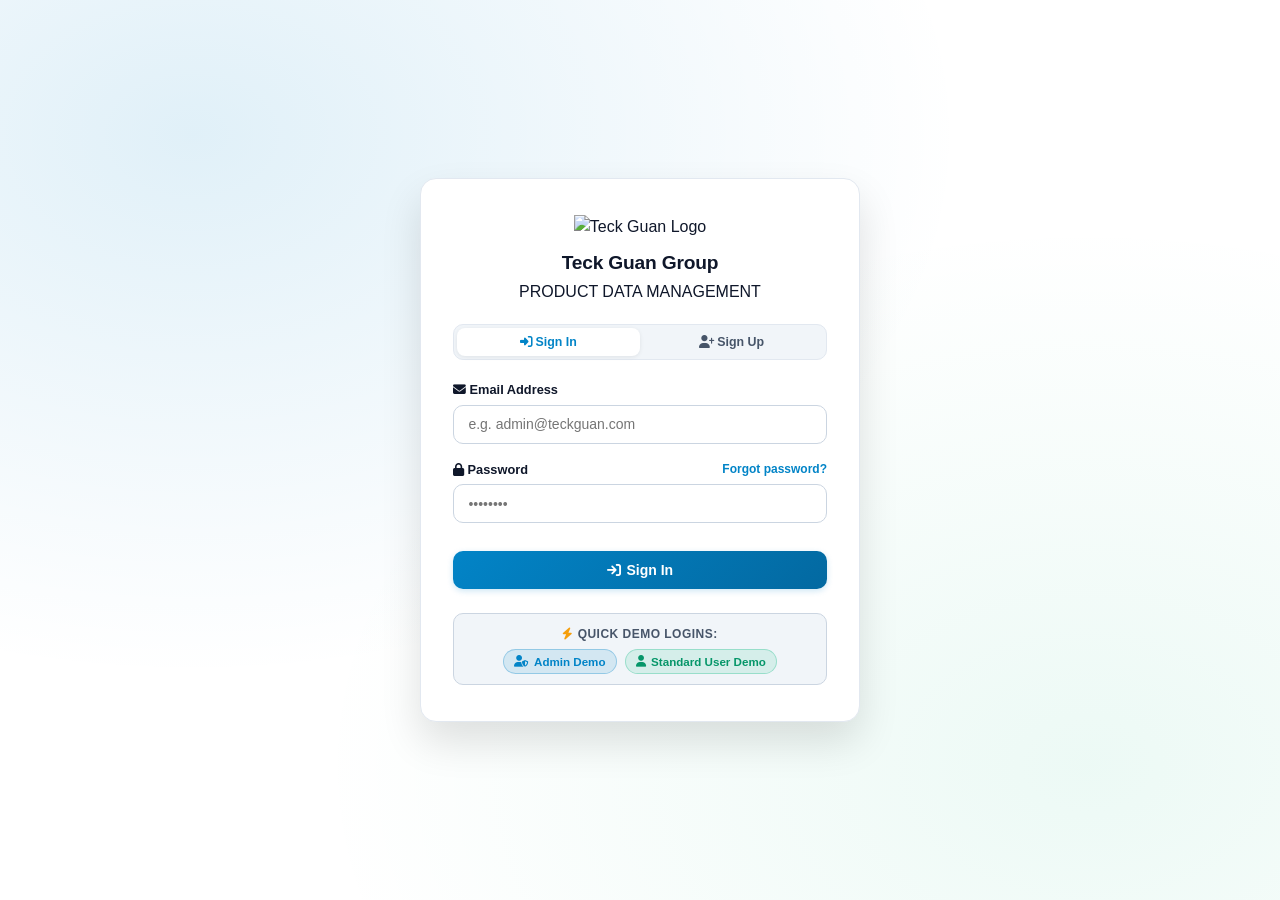
==== commit ee04d378: "style: Move Quick Demo Logins bar to the very bottom of authentication card" ====
--- a/login.html
+++ b/login.html
@@ -26,21 +26,6 @@
         <p>PRODUCT DATA MANAGEMENT</p>
       </div>
 
-      <!-- Quick Demo Login Bar -->
-      <div style="background: var(--info-box-bg); border: 1px solid var(--info-box-border); border-radius: var(--radius-md); padding: 0.65rem 0.85rem; margin-bottom: 1.25rem; text-align: center;">
-        <div style="font-size: 0.75rem; font-weight: 700; color: var(--text-muted); margin-bottom: 0.4rem; text-transform: uppercase; letter-spacing: 0.04em;">
-          <i class="fa-solid fa-bolt" style="color: #f59e0b;"></i> Quick Demo Logins:
-        </div>
-        <div style="display: flex; gap: 0.5rem; justify-content: center;">
-          <button type="button" id="btnQuickLoginAdmin" class="btn-demo-pill admin" title="Auto-fill & Sign in as Admin">
-            <i class="fa-solid fa-user-shield"></i> Admin Demo
-          </button>
-          <button type="button" id="btnQuickLoginUser" class="btn-demo-pill user" title="Auto-fill & Sign in as User">
-            <i class="fa-solid fa-user"></i> Standard User Demo
-          </button>
-        </div>
-      </div>
-
       <!-- Auth Error Alert Box -->
       <div id="authAlertError" class="auth-alert-error" style="display: none;"></div>
 
@@ -100,6 +85,21 @@
         </form>
       </div>
 
+      <!-- Quick Demo Login Bar (Bottom of Card) -->
+      <div style="background: var(--info-box-bg); border: 1px solid var(--info-box-border); border-radius: var(--radius-md); padding: 0.65rem 0.85rem; margin-top: 1.5rem; text-align: center;">
+        <div style="font-size: 0.75rem; font-weight: 700; color: var(--text-muted); margin-bottom: 0.4rem; text-transform: uppercase; letter-spacing: 0.04em;">
+          <i class="fa-solid fa-bolt" style="color: #f59e0b;"></i> Quick Demo Logins:
+        </div>
+        <div style="display: flex; gap: 0.5rem; justify-content: center;">
+          <button type="button" id="btnQuickLoginAdmin" class="btn-demo-pill admin" title="Auto-fill & Sign in as Admin">
+            <i class="fa-solid fa-user-shield"></i> Admin Demo
+          </button>
+          <button type="button" id="btnQuickLoginUser" class="btn-demo-pill user" title="Auto-fill & Sign in as User">
+            <i class="fa-solid fa-user"></i> Standard User Demo
+          </button>
+        </div>
+      </div>
+
     </div>
   </div>
 
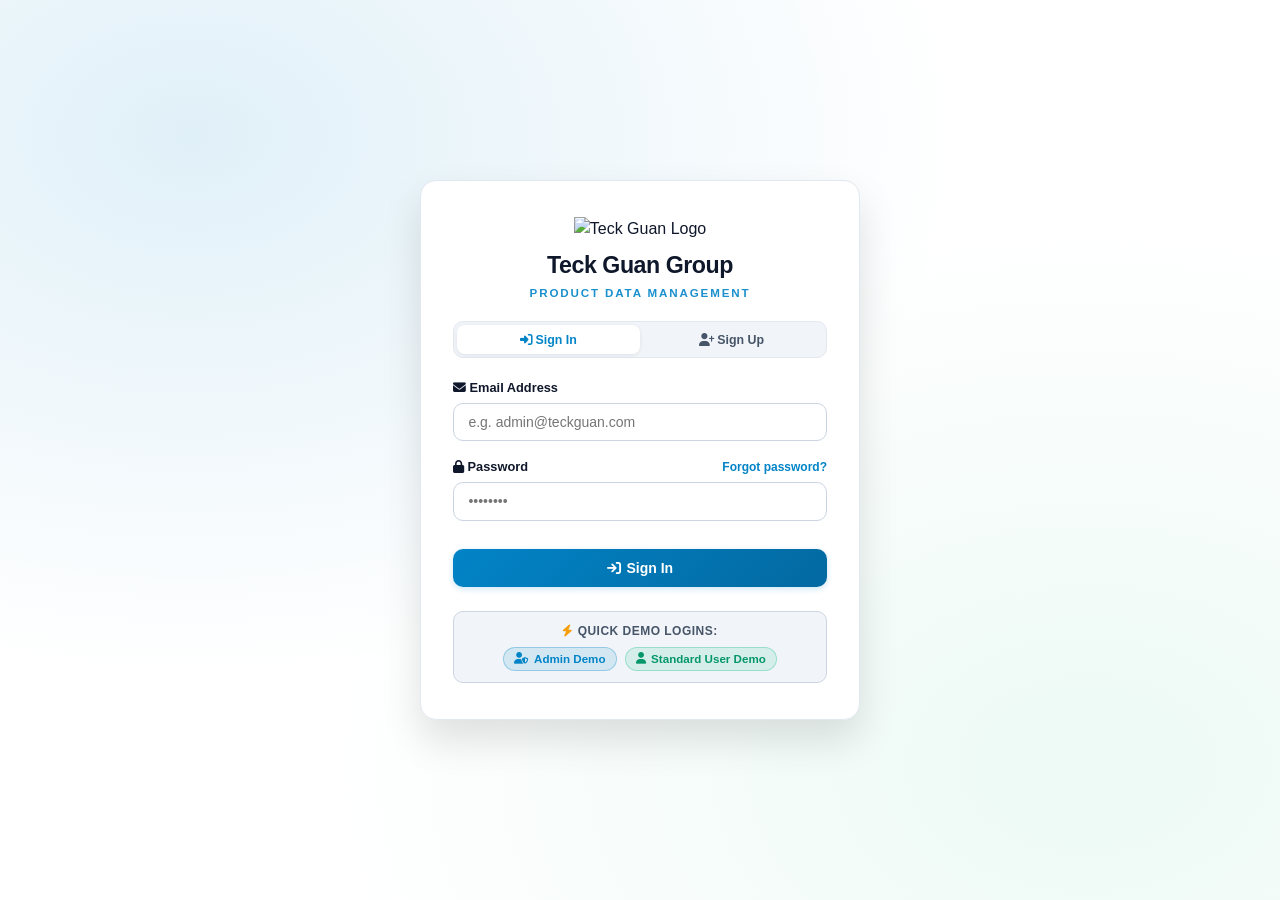
==== commit 4b0c9711: "style: Enhance brand header title and subtitle typography in login portal" ====
--- a/login.html
+++ b/login.html
@@ -8,7 +8,7 @@
   <!-- Favicon Logo -->
   <link rel="icon" type="image/png" href="https://static.wixstatic.com/media/269cd3_a4120a71a27b4c208ef8878930144eb9~mv2.png/v1/fit/w_2500,h_1330,al_c/269cd3_a4120a71a27b4c208ef8878930144eb9~mv2.png">
   <link rel="shortcut icon" href="https://static.wixstatic.com/media/269cd3_a4120a71a27b4c208ef8878930144eb9~mv2.png/v1/fit/w_2500,h_1330,al_c/269cd3_a4120a71a27b4c208ef8878930144eb9~mv2.png">
-  <link rel="stylesheet" href="styles.css?v=1.7.0">
+  <link rel="stylesheet" href="styles.css?v=2.0.0">
   <!-- FontAwesome Icons -->
   <link rel="stylesheet" href="https://cdnjs.cloudflare.com/ajax/libs/font-awesome/6.4.0/css/all.min.css">
   <script src="login.js?v=1.8.0" defer></script>
--- a/styles.css
+++ b/styles.css
@@ -1788,18 +1788,23 @@
 }
 
 .auth-brand-header h2 {
-  font-size: 1.2rem;
+  font-size: 1.45rem;
   font-weight: 800;
   color: var(--text-main);
-  margin-bottom: 0.15rem;
-  letter-spacing: -0.01em;
-}
-
+  margin-bottom: 0.25rem;
+  letter-spacing: -0.02em;
+  line-height: 1.25;
+}
+
+.auth-brand-header p,
 .auth-brand-header span {
-  font-size: 0.65rem;
+  font-size: 0.725rem;
   font-weight: 700;
-  color: var(--text-muted);
-  letter-spacing: 0.1em;
+  color: var(--primary);
+  letter-spacing: 0.16em;
+  text-transform: uppercase;
+  margin: 0;
+  opacity: 0.9;
 }
 
 .auth-demo-bar {
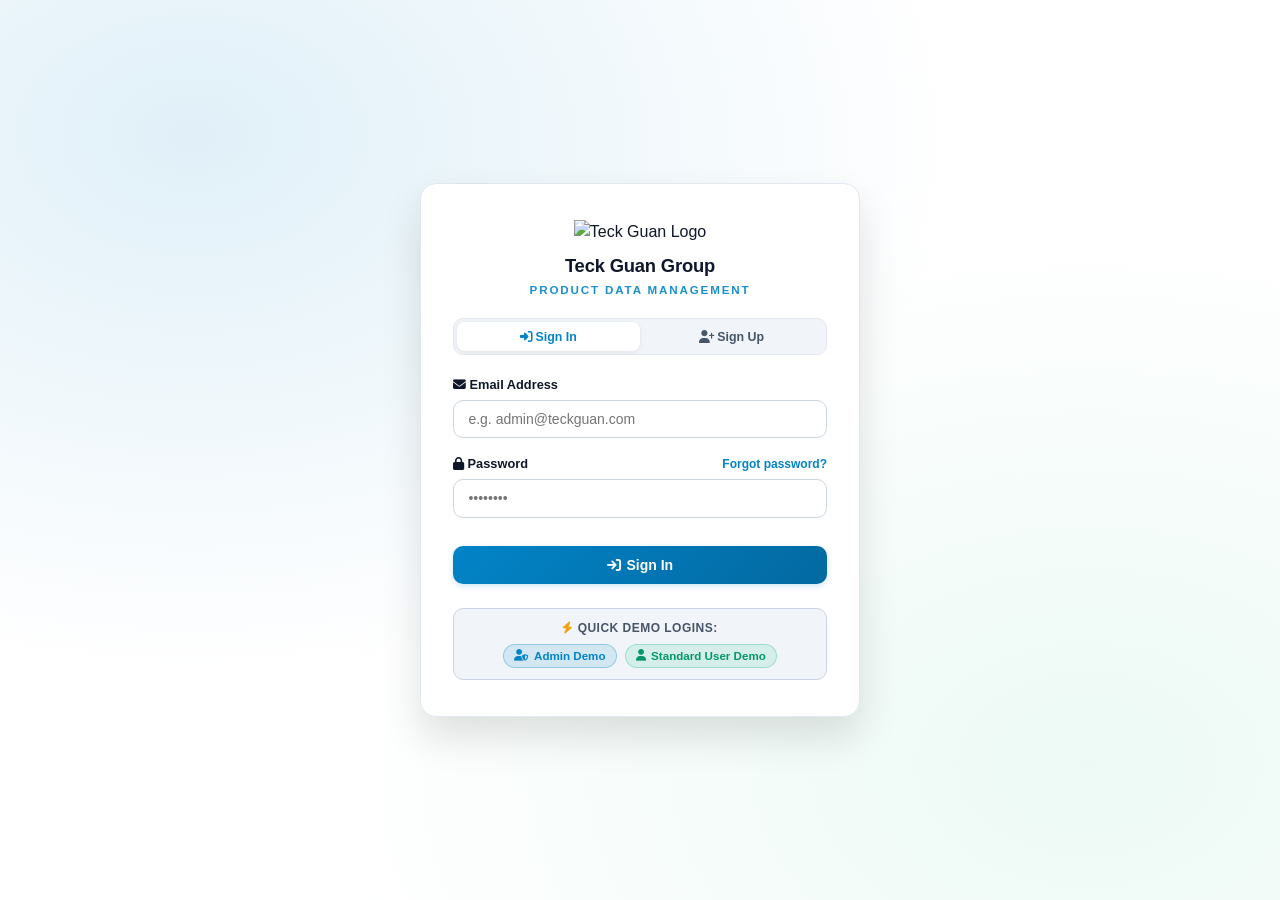
==== commit 14c5858a: "style: Reduce font size of Teck Guan Group header title to 1.15rem" ====
--- a/login.html
+++ b/login.html
@@ -8,7 +8,7 @@
   <!-- Favicon Logo -->
   <link rel="icon" type="image/png" href="https://static.wixstatic.com/media/269cd3_a4120a71a27b4c208ef8878930144eb9~mv2.png/v1/fit/w_2500,h_1330,al_c/269cd3_a4120a71a27b4c208ef8878930144eb9~mv2.png">
   <link rel="shortcut icon" href="https://static.wixstatic.com/media/269cd3_a4120a71a27b4c208ef8878930144eb9~mv2.png/v1/fit/w_2500,h_1330,al_c/269cd3_a4120a71a27b4c208ef8878930144eb9~mv2.png">
-  <link rel="stylesheet" href="styles.css?v=2.0.0">
+  <link rel="stylesheet" href="styles.css?v=2.1.0">
   <!-- FontAwesome Icons -->
   <link rel="stylesheet" href="https://cdnjs.cloudflare.com/ajax/libs/font-awesome/6.4.0/css/all.min.css">
   <script src="login.js?v=1.8.0" defer></script>
--- a/styles.css
+++ b/styles.css
@@ -1788,11 +1788,11 @@
 }
 
 .auth-brand-header h2 {
-  font-size: 1.45rem;
+  font-size: 1.15rem;
   font-weight: 800;
   color: var(--text-main);
   margin-bottom: 0.25rem;
-  letter-spacing: -0.02em;
+  letter-spacing: -0.01em;
   line-height: 1.25;
 }
 
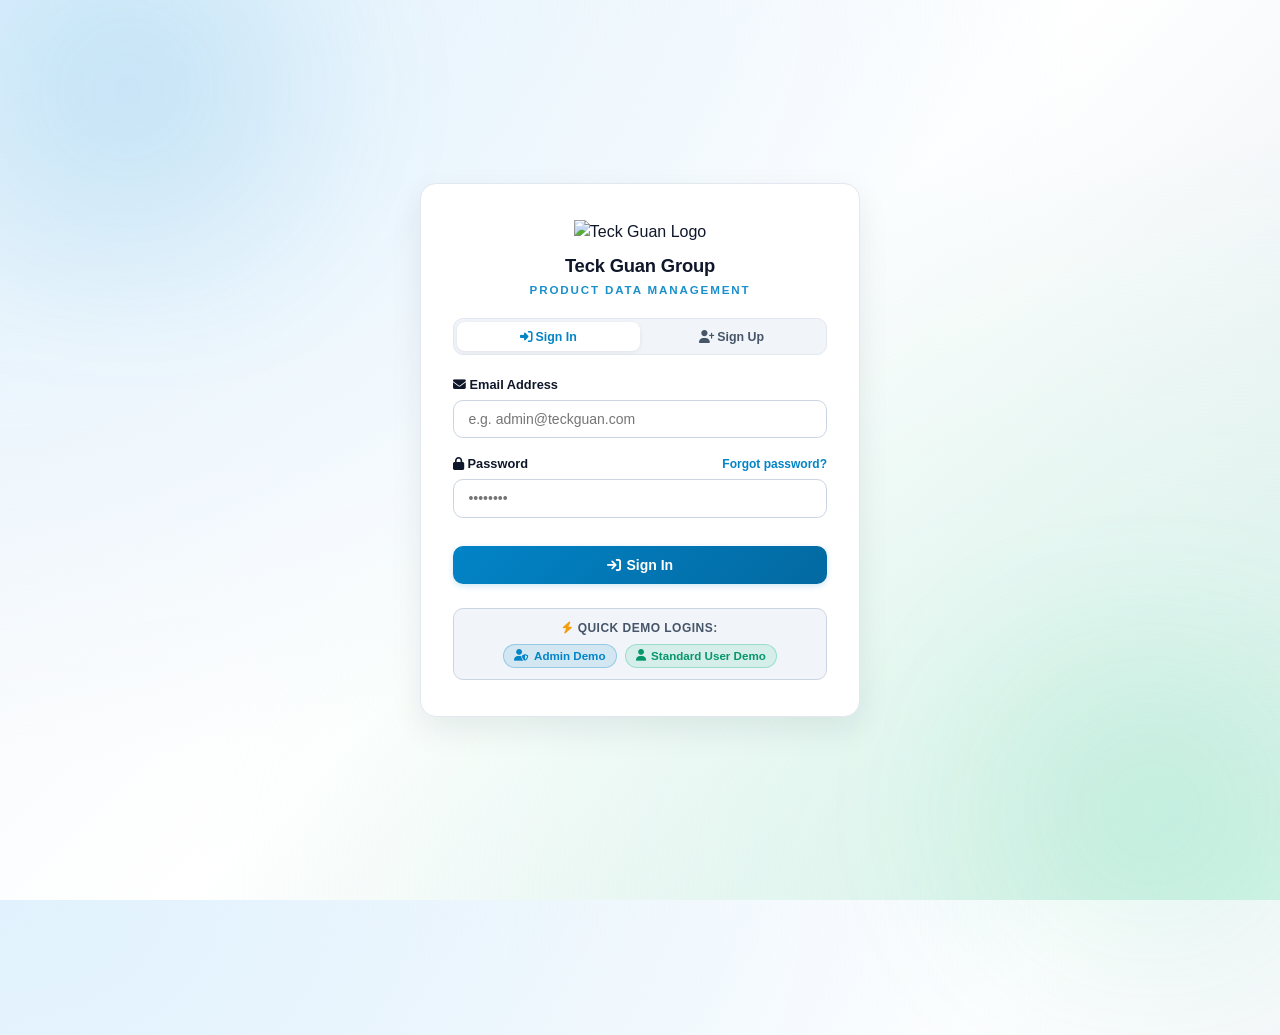
==== commit e9a552be: "style: Refine login portal background to smooth line-free gradient and set solid white card" ====
--- a/login.html
+++ b/login.html
@@ -8,7 +8,7 @@
   <!-- Favicon Logo -->
   <link rel="icon" type="image/png" href="https://static.wixstatic.com/media/269cd3_a4120a71a27b4c208ef8878930144eb9~mv2.png/v1/fit/w_2500,h_1330,al_c/269cd3_a4120a71a27b4c208ef8878930144eb9~mv2.png">
   <link rel="shortcut icon" href="https://static.wixstatic.com/media/269cd3_a4120a71a27b4c208ef8878930144eb9~mv2.png/v1/fit/w_2500,h_1330,al_c/269cd3_a4120a71a27b4c208ef8878930144eb9~mv2.png">
-  <link rel="stylesheet" href="styles.css?v=2.1.0">
+  <link rel="stylesheet" href="styles.css?v=9.0.0">
   <!-- FontAwesome Icons -->
   <link rel="stylesheet" href="https://cdnjs.cloudflare.com/ajax/libs/font-awesome/6.4.0/css/all.min.css">
   <script src="login.js?v=1.8.0" defer></script>
--- a/styles.css
+++ b/styles.css
@@ -1734,15 +1734,42 @@
 .login-page-body {
   min-height: 100vh;
   margin: 0;
-  background: var(--bg-body);
+  background-color: #f8fafc;
   background-image: 
-    radial-gradient(at 15% 15%, rgba(2, 132, 199, 0.12) 0px, transparent 50%),
-    radial-gradient(at 85% 85%, rgba(16, 185, 129, 0.08) 0px, transparent 50%);
+    radial-gradient(at 0% 0%, rgba(224, 242, 254, 0.95) 0px, transparent 60%),
+    radial-gradient(at 100% 100%, rgba(209, 250, 229, 0.75) 0px, transparent 60%),
+    linear-gradient(135deg, #f1f5f9 0%, #ffffff 50%, #e2e8f0 100%);
   display: flex;
   align-items: center;
   justify-content: center;
   padding: 1.5rem;
   box-sizing: border-box;
+  position: relative;
+  overflow: hidden;
+}
+
+.login-page-body::before {
+  content: '';
+  position: absolute;
+  top: -15%;
+  left: -15%;
+  width: 50%;
+  height: 50%;
+  background: radial-gradient(circle, rgba(2, 132, 199, 0.15) 0%, transparent 70%);
+  filter: blur(50px);
+  pointer-events: none;
+}
+
+.login-page-body::after {
+  content: '';
+  position: absolute;
+  bottom: -15%;
+  right: -15%;
+  width: 50%;
+  height: 50%;
+  background: radial-gradient(circle, rgba(16, 185, 129, 0.12) 0%, transparent 70%);
+  filter: blur(50px);
+  pointer-events: none;
 }
 
 .login-portal-container {
@@ -1750,15 +1777,17 @@
   max-width: 440px;
   display: flex;
   justify-content: center;
+  position: relative;
+  z-index: 10;
 }
 
 .login-portal-card {
-  background: var(--bg-card);
-  border: 1px solid var(--bg-card-border);
-  border-radius: var(--radius-lg);
+  background: #ffffff !important;
+  border: 1px solid #e2e8f0;
+  border-radius: 16px;
   width: 100%;
   padding: 2.25rem 2rem;
-  box-shadow: 0 20px 40px rgba(0, 0, 0, 0.12);
+  box-shadow: 0 12px 32px rgba(15, 23, 42, 0.08);
 }
 
 .auth-portal-overlay:not(.active) {
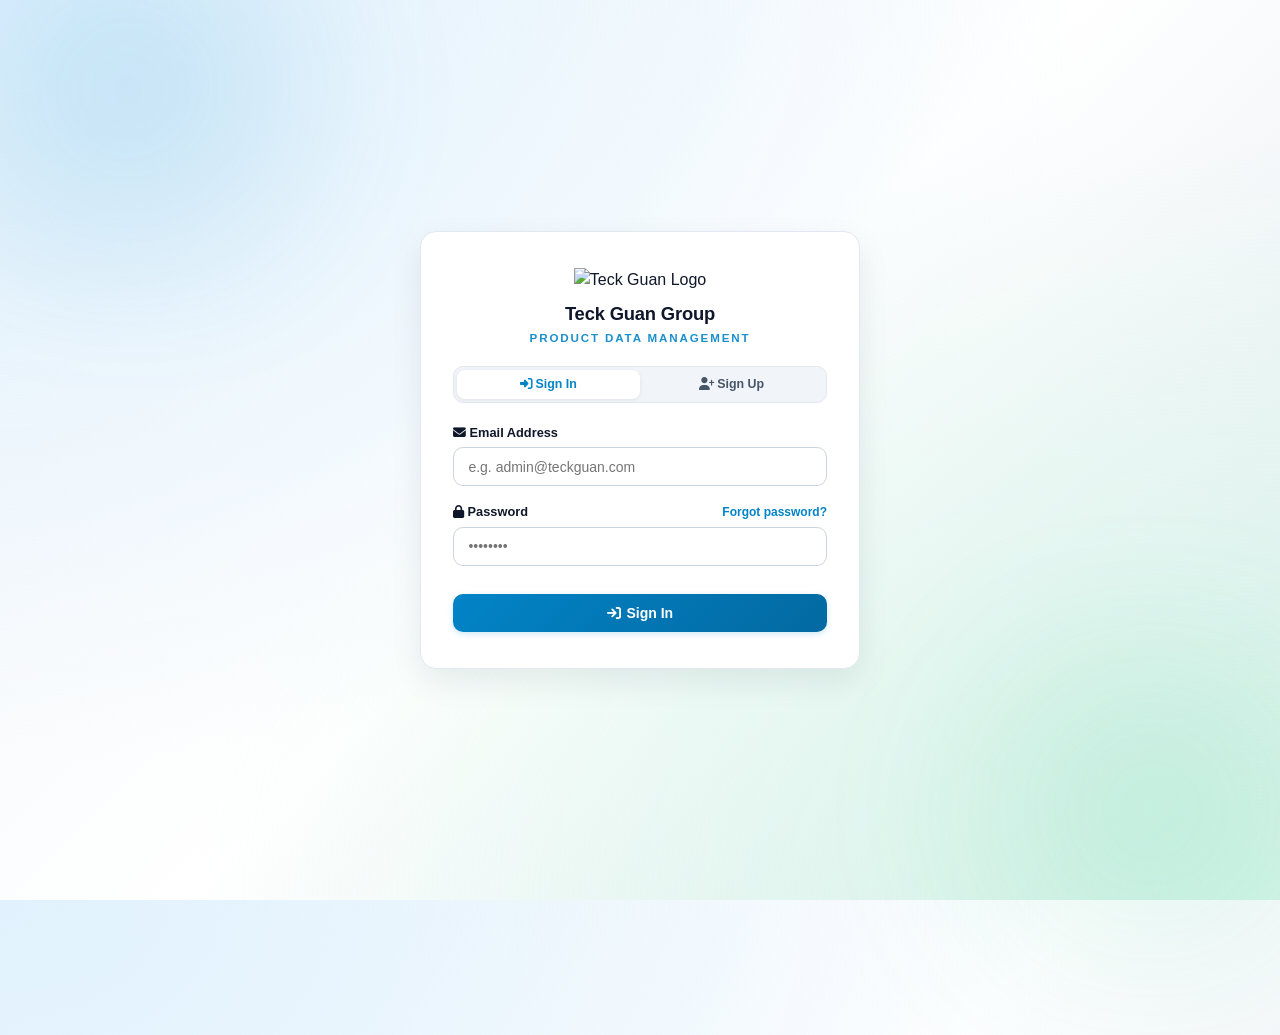
==== commit 7d871c88: "style: Hide Quick Demo Logins bar on login portal" ====
--- a/login.html
+++ b/login.html
@@ -11,7 +11,7 @@
   <link rel="stylesheet" href="styles.css?v=9.0.0">
   <!-- FontAwesome Icons -->
   <link rel="stylesheet" href="https://cdnjs.cloudflare.com/ajax/libs/font-awesome/6.4.0/css/all.min.css">
-  <script src="login.js?v=1.8.0" defer></script>
+  <script src="login.js?v=2.0.0" defer></script>
 </head>
 <body class="login-page-body">
 
@@ -85,8 +85,8 @@
         </form>
       </div>
 
-      <!-- Quick Demo Login Bar (Bottom of Card) -->
-      <div style="background: var(--info-box-bg); border: 1px solid var(--info-box-border); border-radius: var(--radius-md); padding: 0.65rem 0.85rem; margin-top: 1.5rem; text-align: center;">
+      <!-- Quick Demo Login Bar (Hidden) -->
+      <div style="display: none; background: var(--info-box-bg); border: 1px solid var(--info-box-border); border-radius: var(--radius-md); padding: 0.65rem 0.85rem; margin-top: 1.5rem; text-align: center;">
         <div style="font-size: 0.75rem; font-weight: 700; color: var(--text-muted); margin-bottom: 0.4rem; text-transform: uppercase; letter-spacing: 0.04em;">
           <i class="fa-solid fa-bolt" style="color: #f59e0b;"></i> Quick Demo Logins:
         </div>
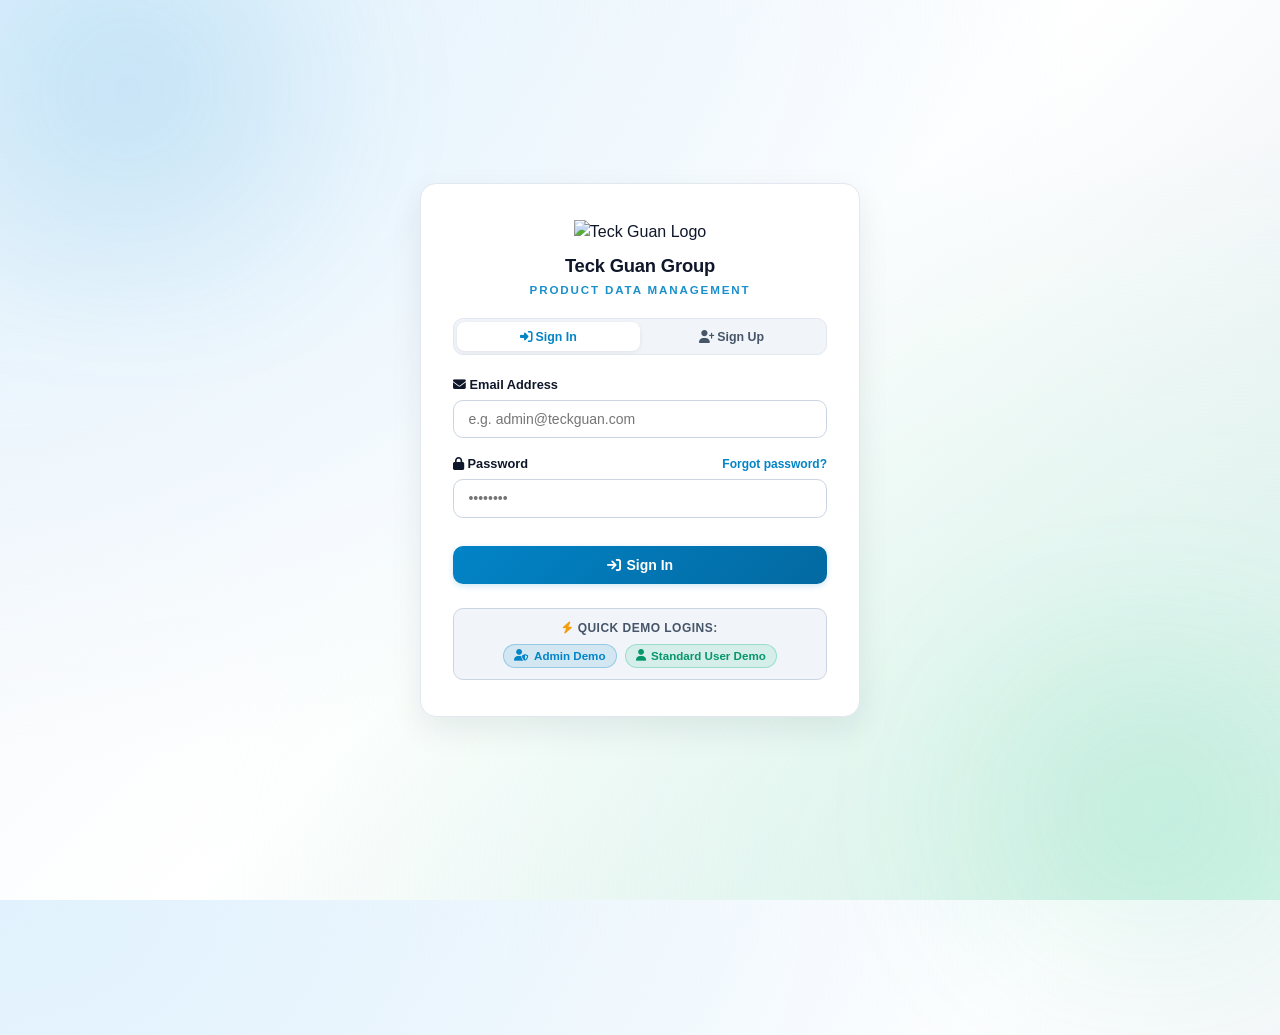
==== commit 975eb5e3: "feat: Implement clean extensionless URL routing for /login and /index" ====
--- a/login.html
+++ b/login.html
@@ -11,7 +11,7 @@
   <link rel="stylesheet" href="styles.css?v=9.0.0">
   <!-- FontAwesome Icons -->
   <link rel="stylesheet" href="https://cdnjs.cloudflare.com/ajax/libs/font-awesome/6.4.0/css/all.min.css">
-  <script src="login.js?v=2.0.0" defer></script>
+  <script src="login.js?v=2.1.0" defer></script>
 </head>
 <body class="login-page-body">
 
@@ -85,8 +85,8 @@
         </form>
       </div>
 
-      <!-- Quick Demo Login Bar (Hidden) -->
-      <div style="display: none; background: var(--info-box-bg); border: 1px solid var(--info-box-border); border-radius: var(--radius-md); padding: 0.65rem 0.85rem; margin-top: 1.5rem; text-align: center;">
+      <!-- Quick Demo Login Bar (Bottom of Card) -->
+      <div style="background: var(--info-box-bg); border: 1px solid var(--info-box-border); border-radius: var(--radius-md); padding: 0.65rem 0.85rem; margin-top: 1.5rem; text-align: center;">
         <div style="font-size: 0.75rem; font-weight: 700; color: var(--text-muted); margin-bottom: 0.4rem; text-transform: uppercase; letter-spacing: 0.04em;">
           <i class="fa-solid fa-bolt" style="color: #f59e0b;"></i> Quick Demo Logins:
         </div>
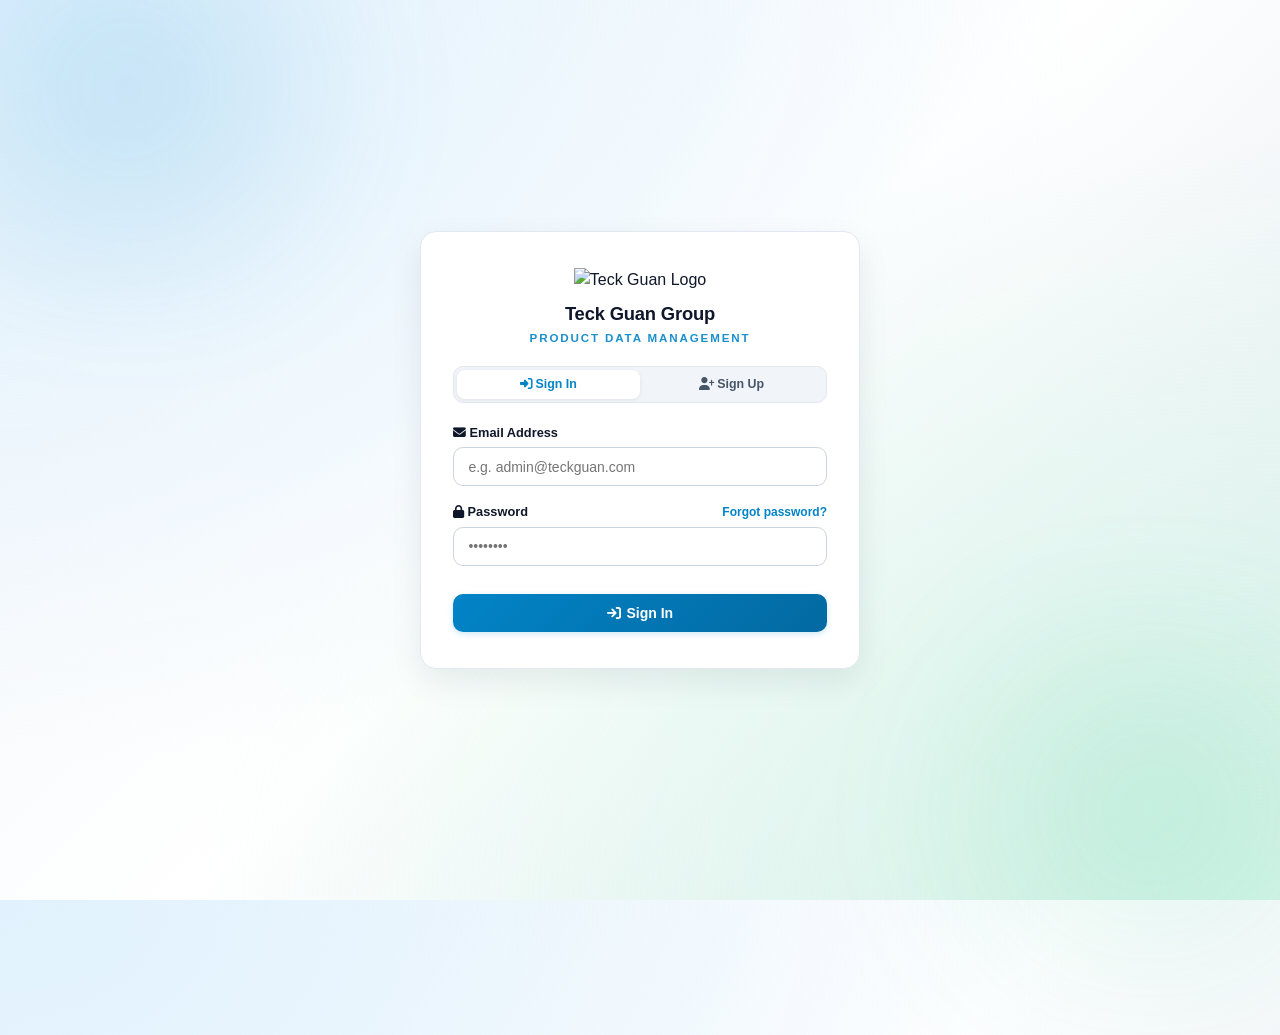
==== commit dc81c2dc: "feat: remove Quick Demo Logins, block self-deletion in User Management Remove the Quick Demo Logins " ====
--- a/login.html
+++ b/login.html
@@ -85,21 +85,6 @@
         </form>
       </div>
 
-      <!-- Quick Demo Login Bar (Bottom of Card) -->
-      <div style="background: var(--info-box-bg); border: 1px solid var(--info-box-border); border-radius: var(--radius-md); padding: 0.65rem 0.85rem; margin-top: 1.5rem; text-align: center;">
-        <div style="font-size: 0.75rem; font-weight: 700; color: var(--text-muted); margin-bottom: 0.4rem; text-transform: uppercase; letter-spacing: 0.04em;">
-          <i class="fa-solid fa-bolt" style="color: #f59e0b;"></i> Quick Demo Logins:
-        </div>
-        <div style="display: flex; gap: 0.5rem; justify-content: center;">
-          <button type="button" id="btnQuickLoginAdmin" class="btn-demo-pill admin" title="Auto-fill & Sign in as Admin">
-            <i class="fa-solid fa-user-shield"></i> Admin Demo
-          </button>
-          <button type="button" id="btnQuickLoginUser" class="btn-demo-pill user" title="Auto-fill & Sign in as User">
-            <i class="fa-solid fa-user"></i> Standard User Demo
-          </button>
-        </div>
-      </div>
-
     </div>
   </div>
 
--- a/styles.css
+++ b/styles.css
@@ -623,19 +623,21 @@
   transform: translateY(-1px);
 }
 
+/* Mirrors .btn-action-primary exactly (incl. the later override at the bottom of this
+   file) so the two Master Products dropdown toggles differ only in hue. */
 .btn-action-purple {
-  background: rgba(147, 51, 234, 0.08);
-  color: #7e22ce;
-  border: 1px solid rgba(147, 51, 234, 0.28);
-  border-radius: var(--radius-md);
-  padding: 0.25rem 0.75rem;
-  font-size: 0.775rem;
-  font-weight: 600;
-  cursor: pointer;
-  display: inline-flex;
+  background: linear-gradient(135deg, #9333ea 0%, #7e22ce 100%);
+  color: #ffffff;
+  border: none;
+  border-radius: var(--radius-md);
+  padding: 0.75rem 1.4rem;
+  font-size: 0.9rem;
+  font-weight: 600;
+  cursor: pointer;
+  display: flex;
   align-items: center;
   justify-content: center;
-  gap: 0.35rem;
+  gap: 0.5rem;
   height: 29px;
   box-sizing: border-box;
   line-height: 1;
@@ -643,10 +645,17 @@
 }
 
 .btn-action-purple:hover:not(:disabled) {
-  background: rgba(147, 51, 234, 0.16);
-  border-color: rgba(147, 51, 234, 0.45);
-  color: #581c87;
+  opacity: 0.92;
   transform: translateY(-1px);
+}
+
+/* The two Master Products dropdown toggles are flat; .btn-action-primary carries a
+   shadow for its other uses, so it is cancelled here by ID rather than on the class. */
+#btnMasterActionsDropdownToggle,
+#btnMasterActionsDropdownToggle:hover,
+#btnExportDropdownToggle,
+#btnExportDropdownToggle:hover {
+  box-shadow: none;
 }
 
 .btn-action-orange {
@@ -1060,6 +1069,19 @@
 .modal-overlay.active {
   opacity: 1;
   pointer-events: auto;
+}
+
+/* Second-level dialogs (confirmations, alerts, notices) open on top of a content modal
+   that is still active. Every .modal-overlay shares z-index 1000, so paint order falls
+   back to DOM order - and these four sit EARLIER in index.html than the content modals
+   that trigger them (e.g. #reconcileComparisonModal). Without this they render behind
+   the still-open modal, whose full-viewport overlay also swallows the clicks, so the
+   dialog looks like it never opened. Must stay above #metricDetailModal's 1100. */
+#deleteConfirmModal,
+#actionConfirmModal,
+#errorModal,
+#successNoticeModal {
+  z-index: 1200;
 }
 
 .modal-card {
@@ -1845,39 +1867,6 @@
   text-align: center;
 }
 
-.btn-demo-pill {
-  border: none;
-  padding: 0.3rem 0.65rem;
-  font-size: 0.725rem;
-  font-weight: 600;
-  border-radius: 999px;
-  cursor: pointer;
-  transition: all 0.2s ease;
-  display: inline-flex;
-  align-items: center;
-  gap: 0.3rem;
-}
-
-.btn-demo-pill.admin {
-  background: rgba(2, 132, 199, 0.12);
-  color: var(--primary);
-  border: 1px solid rgba(2, 132, 199, 0.3);
-}
-.btn-demo-pill.admin:hover {
-  background: var(--primary);
-  color: #ffffff;
-}
-
-.btn-demo-pill.user {
-  background: rgba(16, 185, 129, 0.12);
-  color: #059669;
-  border: 1px solid rgba(16, 185, 129, 0.3);
-}
-.btn-demo-pill.user:hover {
-  background: #10b981;
-  color: #ffffff;
-}
-
 .auth-tab-headers {
   display: flex;
   background: var(--info-box-bg);
@@ -2063,16 +2052,6 @@
   color: #ffffff;
 }
 
-.btn-demo-pill.user {
-  background: rgba(16, 185, 129, 0.12);
-  color: #059669;
-  border: 1px solid rgba(16, 185, 129, 0.3);
-}
-.btn-demo-pill.user:hover {
-  background: #10b981;
-  color: #ffffff;
-}
-
 .auth-tab-headers {
   display: flex;
   background: var(--info-box-bg);
